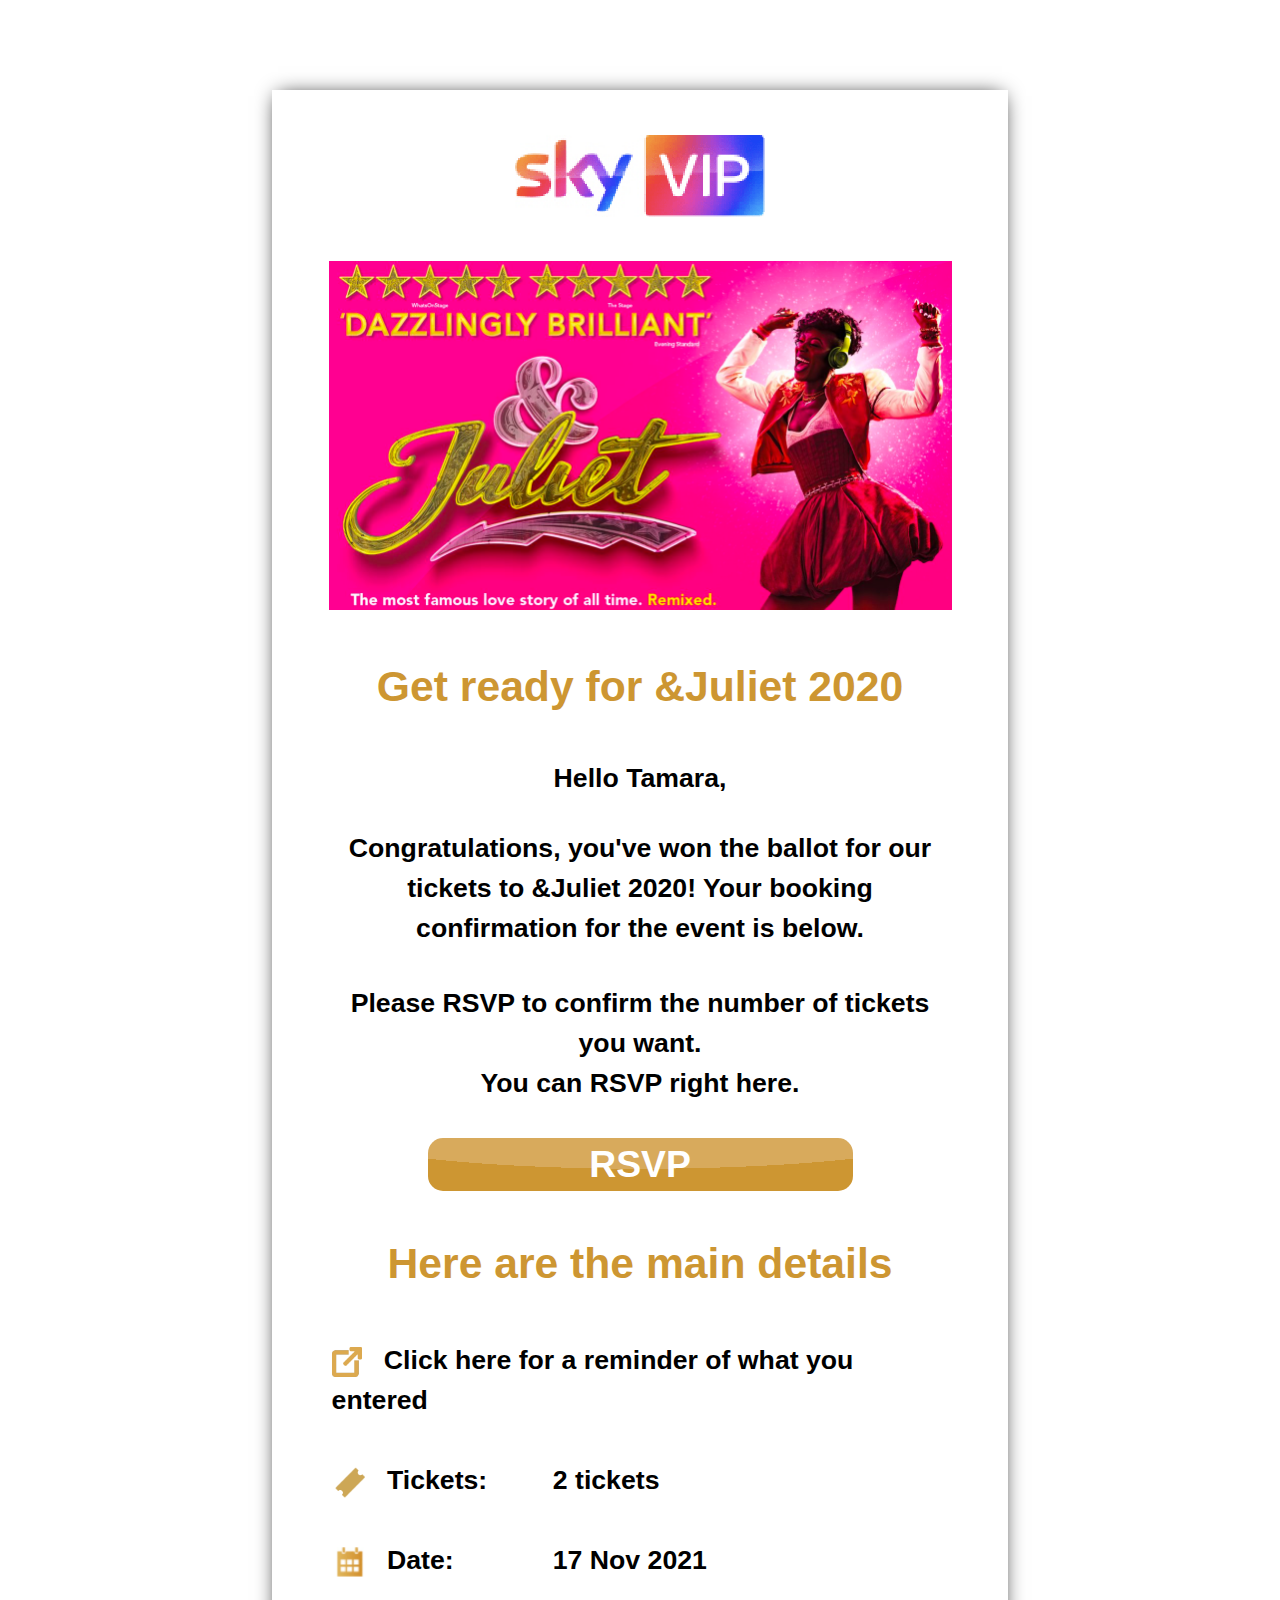
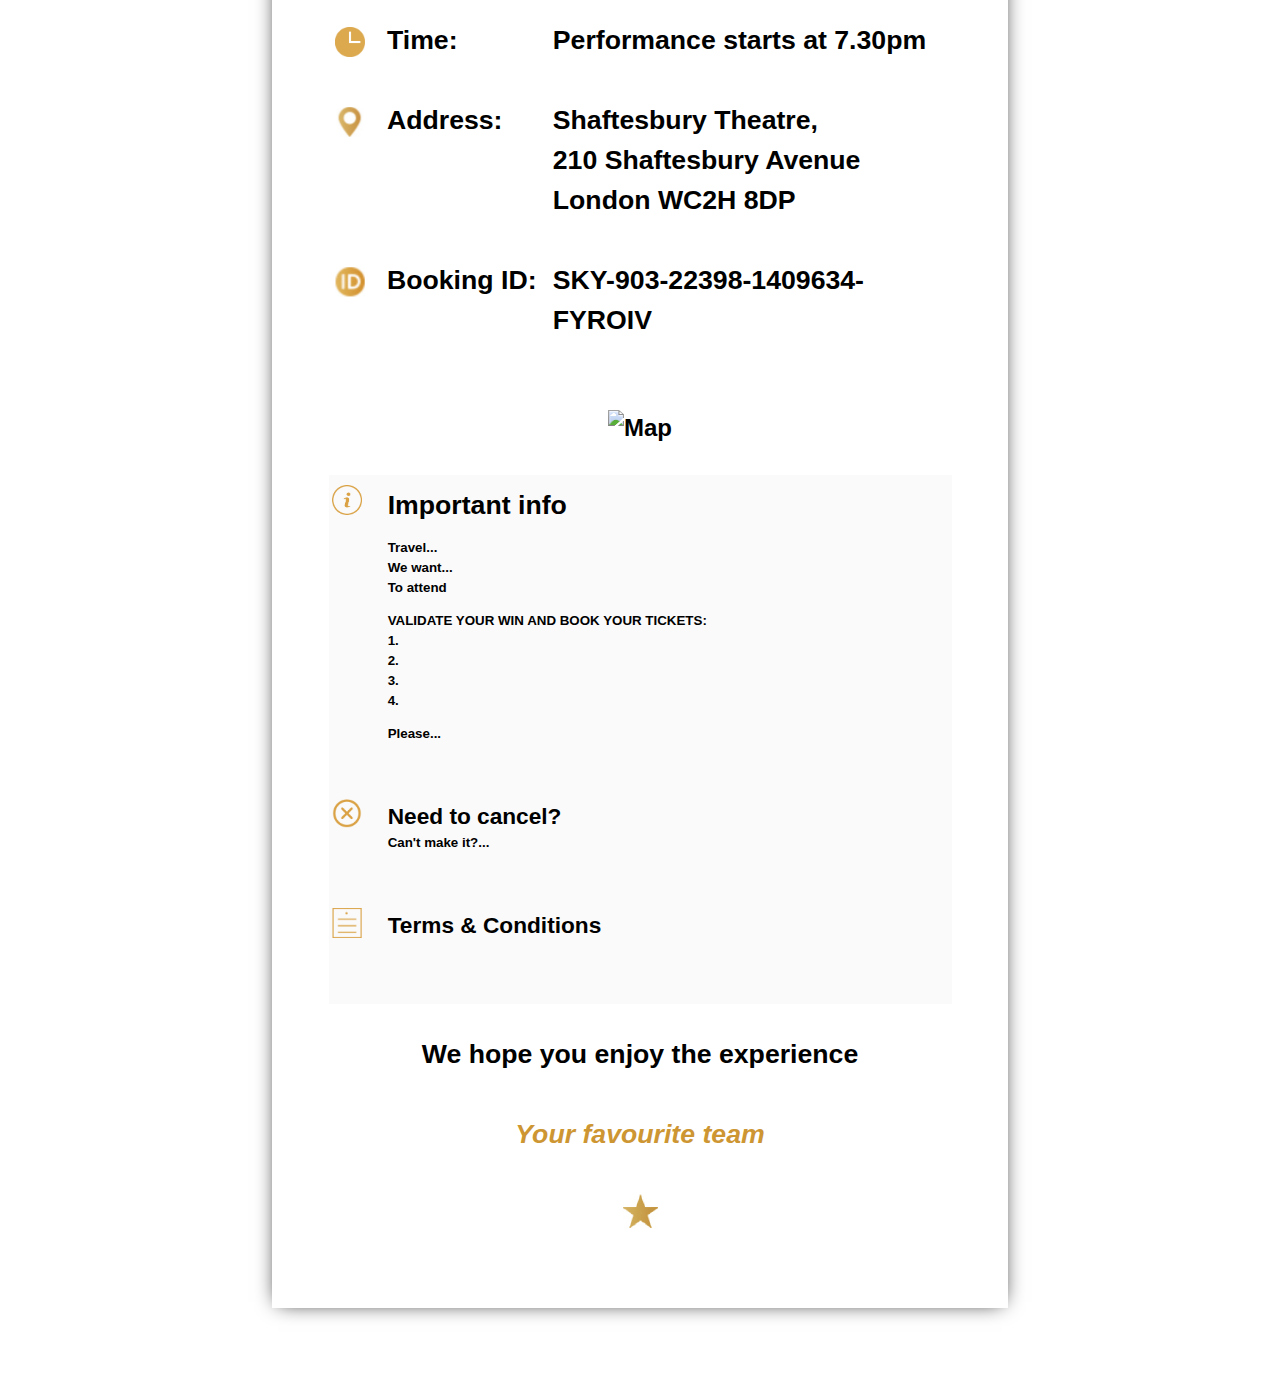
==== index.html @ 40a0a3f8 "Line height on Outlook and button" ====
<!DOCTYPE html>
<html lang="en" xmlns="https://www.w3.org/1999/xhtml" xmlns:o="urn:schemas-microsoft-com:office:office">

<head>
  <meta charset="UTF-8">
  <meta http-equiv="X-UA-Compatible" content="IE=edge">
  <meta name="viewport" content="width=device-width,initial-scale=1">
  <meta name="x-apple-disable-message-reformatting">
  <link href="https://db.onlinewebfonts.com/c/0073e3300330cceadd2ceaa220b38423?family=Sky+Text" rel="stylesheet" type="text/css" />
  <link href="https://db.onlinewebfonts.com/c/68dbc35fc557dc7becd7f56871c60ea2?family=Sky+Text+Medium" rel="stylesheet" type="text/css" />
  <!--[if !mso]><!-->
  <meta http-equiv="X-UA-Compatible" content="IE=edge" />
  <!--<![endif]-->
  <title></title>
  <!--[if mso]>
    <style type="text/css">
        table {border-collapse:collapse;border:0;border-spacing:0;margin:0;}
        div, td {padding:0;}
        div {margin:0 !important;}
	  </style>
    <noscript>
        <xml>
            <o:OfficeDocumentSettings>
                <o:PixelsPerInch>96</o:PixelsPerInch>
            </o:OfficeDocumentSettings>
        </xml>
    </noscript>
  <![endif]-->
  <style>
    @import url(https://db.onlinewebfonts.com/c/0073e3300330cceadd2ceaa220b38423?family=Sky+Text);
    @import url(https://db.onlinewebfonts.com/c/68dbc35fc557dc7becd7f56871c60ea2?family=Sky+Text+Medium);

    /* table,
    .outer,
    .inner {
      outline: 1px solid red !important;
    }

    .block,
    .sidebar {
      outline: 1px solid blue !important;
    }

    td {
      outline: 1px solid black !important;
    } */
  </style>
</head>

<body style="margin:0;padding:0;word-spacing:normal;background-color:#ffffff;">
  <div role="article" aria-roledescription="email" lang="en" style="-webkit-text-size-adjust:100%;-ms-text-size-adjust:100%;background-color:#ffffff;">
    <table role="presentation" style="width:100%;border:0;border-spacing:0;background-color:#ffffff;">
      <tr>
        <td align="center" style="padding: 0;">
          <!--[if mso]>
            <table role="presentation" align="center" style="width:735px;">
              <tr>
                <td style="padding:90px 0;">
          <![endif]-->
          <div class="outer" style="width:96%;max-width:736px;margin:90px auto;">
            <table role="presentation" style="width:100%;border:0;border-spacing:0;box-shadow: 0 0 20px -6px black;">
              <tr>
                <td align="center" style="text-align: center;padding: 0;">
                  <!--[if mso]>
                    <table role="presentation" align="center" style="width:735px;">
                      <tr>
                        <td style="padding:90px 0;">
                  <![endif]-->
                  <div class="inner" style="width:85%;max-width:623px;margin:45px auto;">
                    <table class="block" role="presentation" style="width:100%;border:0;border-spacing:0;">
                      <tr>
                        <td align="center" style="padding:0 0 34px 0;text-align: center;font-family:'Sky Text',Arial,sans-serif;font-weight:600;font-size:24px;line-height:1.5;">
                          <img src="images/logo.png" width="250" alt="" style="max-width:100%;height:auto;">
                        </td>
                      </tr>
                      <tr>
                        <td align="center" style="padding:0 0 34px 0;text-align: center;font-family:'Sky Text',Arial,sans-serif;font-weight:600;font-size:24px;line-height:1.5;">
                          <img src="images/header.png" width="623" alt="" style="width:100%;height:auto;">
                        </td>
                      </tr>
                      <tr>
                        <td align="center" style="padding:0 0 40px 0;text-align: center;">
                          <h1 style="margin:0;font-family:'Sky Text',Arial,sans-serif;font-weight:600;font-size:32pt;line-height:1.5;color: #cd9632;">Get ready for &Juliet 2020</h1>
                        </td>
                      </tr>
                      <tr>
                        <td align="center" style="padding:0 0 30px 0;text-align: center;">
                          <p style="margin:0;font-family:'Sky Text',Arial,sans-serif;font-weight:600;font-size:20pt;line-height:1.5;">Hello Tamara,</p>
                        </td>
                      </tr>
                      <tr>
                        <td align="center" style="padding:0 0 35px 0;text-align: center;">
                          <p style="margin:0;font-family:'Sky Text',Arial,sans-serif;font-weight:600;font-size:20pt;line-height:1.5;">Congratulations, you've won the ballot for our tickets to &Juliet 2020! Your booking confirmation for the event is below.</p>
                        </td>
                      </tr>
                      <tr>
                        <td align="center" style="padding:0 0 35px 0;text-align: center;">
                          <p style="margin:0;font-family:'Sky Text',Arial,sans-serif;font-weight:600;font-size:20pt;line-height:1.5;">Please RSVP to confirm the number of tickets you want.</p>
                          <p style="margin:0;font-family:'Sky Text',Arial,sans-serif;font-weight:600;font-size:20pt;line-height:1.5;">You can RSVP right here.</p>
                        </td>
                      </tr>
                      <tr>
                        <td align="center" style="padding:0 0 40px 0;text-align: center;">
                          <p style="margin:0;font-family:'Sky Text',Arial,sans-serif;font-weight:600;"><a href="#" style="background-image: radial-gradient(75% 75% at 50% -9px, #d8aa5c, #d8aa5c 100%, #cd9632 100%); border: none;  text-decoration: none; padding: 5px 0; width:70%; max-width: 425px; color: white; border-radius: 15px; display:inline-block;">

                              <span style="font-size: 28pt;">RSVP</span>

                            </a></p>
                        </td>
                      </tr>
                      <tr>
                        <td align="center" style="padding:0 0 45px 0;text-align: center;">
                          <p style="margin:0;font-family:'Sky Text',Arial,sans-serif;font-weight:600;font-size:32pt;line-height:1.5;color: #cd9632;">Here are the main details</p>
                        </td>
                      </tr>
                      <tr>
                        <td align="center" style="padding:0 0 0 0.5%;">
                          <p style="text-align:left;margin:0;font-family:'Sky Text',Arial,sans-serif;font-weight:600;font-size:20pt;line-height:1.5;"><a href="#" style="color:black;text-decoration:none;"><img src="images/link-icon.png" width="30" style="width:30px;height:auto;vertical-align: middle;" alt="" /> &nbsp;&nbsp;Click here for a reminder of what you entered</a></p>
                        </td>
                      </tr>
                    </table>
                    <div class="spacer" style="mso-line-height-rule:exactly;line-height:40px;height:40px;">&nbsp;</div>
                    <div class="sidebar" style="font-size:0;text-align:center;">
                      <!--[if mso]>
                        <table role="presentation" width="100%">
                          <tr>
                            <td style="width:35%;text-align:center;" valign="middle">
                      <![endif]-->
                      <div class="small" style="width:35%;display:inline-block;vertical-align:top;">
                        <div style="font-size:20pt;line-height:1.5;">
                          <p style="margin:0;font-family:'Sky Text',Arial,sans-serif;font-weight:600;font-size:20pt;line-height:1.5;text-align:left;"><img alt="" src="images/tickets-icon.png" width="30" style="vertical-align:middle;width:30px;height:auto;" /> &nbsp;&nbsp;Tickets:</p>
                        </div>
                      </div>
                      <!--[if mso]>
                            </td>
                            <td style="width:63%;text-align:center;" valign="middle">
                      <![endif]-->
                      <div class="large" style="width:63%;display:inline-block;vertical-align:top;">
                        <div style="font-size:20pt;line-height:1.5;">
                          <p style="margin:0;font-family:'Sky Text',Arial,sans-serif;font-weight:600;font-size:20pt;line-height:1.5;text-align:left;">2 tickets</p>
                        </div>
                      </div>
                      <!--[if mso]>
                            </td>
                          </tr>
                        </table>
                      <![endif]-->
                    </div>
                    <div class="spacer" style="mso-line-height-rule:exactly;line-height:40px;height:40px;">&nbsp;</div>
                    <div class="sidebar" style="font-size:0;text-align:center;">
                      <!--[if mso]>
                        <table role="presentation" width="100%">
                          <tr>
                            <td style="width:35%;text-align:center;" valign="middle">
                      <![endif]-->
                      <div class="small" style="width:35%;display:inline-block;vertical-align:top;">
                        <div style="font-size:20pt;line-height:1.5;">
                          <p style="margin:0;font-family:'Sky Text',Arial,sans-serif;font-weight:600;font-size:20pt;line-height:1.5;text-align:left;"><img src="images/date-icon.png" width="30" style="vertical-align:middle;width:30px;height:auto;" alt="" /> &nbsp;&nbsp;Date:</p>
                        </div>
                      </div>
                      <!--[if mso]>
                            </td>
                            <td style="width:63%;text-align:center;" valign="middle">
                      <![endif]-->
                      <div class="large" style="width:63%;display:inline-block;vertical-align:top;">
                        <div style="font-size:20pt;line-height:1.5;">
                          <p style="margin:0;font-family:'Sky Text',Arial,sans-serif;font-weight:600;font-size:20pt;line-height:1.5;text-align:left;">17 Nov 2021</p>
                        </div>
                      </div>
                      <!--[if mso]>
                            </td>
                          </tr>
                        </table>
                      <![endif]-->
                    </div>
                    <div class="spacer" style="mso-line-height-rule:exactly;line-height:40px;height:40px;">&nbsp;</div>
                    <div class="sidebar" style="font-size:0;text-align:center;">
                      <!--[if mso]>
                        <table role="presentation" width="100%">
                          <tr>
                            <td style="width:35%;text-align:center;" valign="middle">
                      <![endif]-->
                      <div class="small" style="width:35%;display:inline-block;vertical-align:top;">
                        <div style="font-size:20pt;line-height:1.5;">
                          <p style="margin:0;font-family:'Sky Text',Arial,sans-serif;font-weight:600;font-size:20pt;line-height:1.5;text-align:left;"><img src="images/time-icon.png" width="30" style="vertical-align:middle;width:30px;height:auto;" alt="" /> &nbsp;&nbsp;Time:</p>
                        </div>
                      </div>
                      <!--[if mso]>
                            </td>
                            <td style="width:63%;text-align:center;" valign="middle">
                      <![endif]-->
                      <div class="large" style="width:63%;display:inline-block;vertical-align:top;">
                        <div style="font-size:20pt;line-height:1.5;">
                          <p style="margin:0;font-family:'Sky Text',Arial,sans-serif;font-weight:600;font-size:20pt;line-height:1.5;text-align:left;"> Performance starts at 7.30pm</p>
                        </div>
                      </div>
                      <!--[if mso]>
                            </td>
                          </tr>
                        </table>
                      <![endif]-->
                    </div>
                    <div class="spacer" style="mso-line-height-rule:exactly;line-height:40px;height:40px;">&nbsp;</div>
                    <div class="sidebar" style="font-size:0;text-align:center;">
                      <!--[if mso]>
                        <table role="presentation" width="100%">
                          <tr>
                            <td style="width:35%;text-align:center;" valign="middle">
                      <![endif]-->
                      <div class="small" style="width:35%;display:inline-block;vertical-align:top;">
                        <div style="font-size:20pt;line-height:1.5;">
                          <p style="margin:0;font-family:'Sky Text',Arial,sans-serif;font-weight:600;font-size:20pt;line-height:1.5;text-align:left;"><img src="images/address-icon.png" width="30" style="vertical-align:middle;width:30px;height:auto;" alt="" /> &nbsp;&nbsp;Address:</p>
                        </div>
                      </div>
                      <!--[if mso]>
                            </td>
                            <td style="width:63%;text-align:center;" valign="middle">
                      <![endif]-->
                      <div class="large" style="width:63%;display:inline-block;vertical-align:top;">
                        <div style="font-size:20pt;line-height:1.5;">
                          <p style="margin:0;font-family:'Sky Text',Arial,sans-serif;font-weight:600;font-size:20pt;line-height:1.5;text-align:left;">Shaftesbury Theatre,</p>
                          <p style="margin:0;font-family:'Sky Text',Arial,sans-serif;font-weight:600;font-size:20pt;line-height:1.5;text-align:left;">210 Shaftesbury Avenue</p>
                          <p style="margin:0;font-family:'Sky Text',Arial,sans-serif;font-weight:600;font-size:20pt;line-height:1.5;text-align:left;">London WC2H 8DP</p>
                        </div>
                      </div>
                      <!--[if mso]>
                            </td>
                          </tr>
                        </table>
                      <![endif]-->
                    </div>
                    <div class="spacer" style="mso-line-height-rule:exactly;line-height:40px;height:40px;">&nbsp;</div>
                    <div class="sidebar" style="font-size:0;text-align:center;">
                      <!--[if mso]>
                        <table role="presentation" width="100%">
                          <tr>
                            <td style="width:35%;text-align:center;" valign="middle">
                      <![endif]-->
                      <div class="small" style="width:35%;display:inline-block;vertical-align:top;">
                        <div style="font-size:20pt;line-height:1.5;">
                          <p style="margin:0;font-family:'Sky Text',Arial,sans-serif;font-weight:600;font-size:20pt;line-height:1.5;text-align:left;"><img src="images/id-icon.png" width="30" style="vertical-align:middle;width:30px;height:auto;" alt="" /> &nbsp;&nbsp;Booking ID:</p>
                        </div>
                      </div>
                      <!--[if mso]>
                            </td>
                            <td style="width:63%;text-align:center;" valign="middle">
                      <![endif]-->
                      <div class="large" style="width:63%;display:inline-block;vertical-align:top;">
                        <div style="font-size:20pt;line-height:1.5;">
                          <p style="margin:0;font-family:'Sky Text',Arial,sans-serif;font-weight:600;font-size:20pt;line-height:1.5;text-align:left;">SKY-903-22398-1409634-FYROIV</p>
                        </div>
                      </div>
                      <!--[if mso]>
                            </td>
                          </tr>
                        </table>
                      <![endif]-->
                    </div>
                    <div class="spacer" style="mso-line-height-rule:exactly;line-height:70px;height:70px;">&nbsp;</div>
                    <table class="block" role="presentation" style="width:100%;border:0;border-spacing:0;">
                      <tr>
                        <td align="center" style="padding:0;text-align: center;font-family:'Sky Text',Arial,sans-serif;font-weight:600;font-size:24px;line-height:1.5;">
                          <img width="620" style="width:100%;height:auto;" src="https://maps.googleapis.com/maps/api/staticmap?center=51.5162,-0.1429&zoom=13&scale=1&size=623x260&maptype=roadmap&key=AIzaSyD9QwREON8hlzJLKQr2hB0dBemVLkYMBWk&format=png&visual_refresh=true&markers=size:mid%7Ccolor:0xff0000%7Clabel:%7C51.5162,-0.1429" alt="Map">
                        </td>
                      </tr>
                    </table>
                    <div class="spacer" style="mso-line-height-rule:exactly;line-height:29px;height:29px;">&nbsp;</div>
                    <table class="block" role="presentation" style="width:100%;border:0;border-spacing:0;">
                      <tr>
                        <td align="center" style="padding:0;text-align: center;background-color:#fafafa">
                          <div class="spacer" style="mso-line-height-rule:exactly;line-height:10px;height:10px;">&nbsp;</div>
                          <div class="sidebar" style="font-size:0;text-align:center;">
                            <!--[if mso]>
                              <table role="presentation" width="100%">
                                <tr>
                                  <td style="width:9%;text-align:center;" valign="middle">
                            <![endif]-->
                            <div class="small" style="width:9%;display:inline-block;vertical-align:top;">
                              <p style="margin:0;font-family:'Sky Text',Arial,sans-serif;font-weight:600;font-size:20pt;line-height:1.5;text-align:left;"><img src="images/info-icon.png" width="30" style="width:30px;height:auto;" /></p>
                            </div>
                            <!--[if mso]>
                                  </td>
                                  <td style="width:90%;text-align:center;" valign="middle">
                            <![endif]-->
                            <div class="large" style="width:90%;display:inline-block;vertical-align:top;">
                              <div style="line-height:1.5;font-family:'Sky Text',Arial,sans-serif;font-weight:600;">
                                <h2 style="margin:0 0 13px 0;text-align:left;font-size:20pt;">Important info</h2>
                                <p style="margin:0;text-align:left;font-size:10pt;">Travel...</p>
                                <p style="margin:0;text-align:left;font-size:10pt;">We want...</p>
                                <p style="margin:0 0 13px 0;text-align:left;font-size:10pt;">To attend</p>
                                <p style="margin:0;text-align:left;font-size:10pt;">VALIDATE YOUR WIN AND BOOK YOUR TICKETS:</p>
                                <p style="margin:0;text-align:left;font-size:10pt;">1.</p>
                                <p style="margin:0;text-align:left;font-size:10pt;">2.</p>
                                <p style="margin:0;text-align:left;font-size:10pt;">3.</p>
                                <p style="margin:0 0 13px 0;text-align:left;font-size:10pt;">4.</p>
                                <p style="margin:0;text-align:left;font-size:10pt;">Please...</p>
                              </div>
                            </div>
                            <!--[if mso]>
                                  </td>
                                </tr>
                              </table>
                            <![endif]-->
                          </div>
                          <div class="spacer" style="mso-line-height-rule:exactly;line-height:55px;height:55px;">&nbsp;</div>
                          <div class="sidebar" style="font-size:0;text-align:center;">
                            <!--[if mso]>
                              <table role="presentation" width="100%">
                                <tr>
                                  <td style="width:9%;text-align:center;" valign="middle">
                            <![endif]-->
                            <div class="small" style="width:9%;display:inline-block;vertical-align:top;">
                              <div style="font-size:20pt;line-height:1.5;">
                                <p style="margin:0;font-family:'Sky Text',Arial,sans-serif;font-weight:600;font-size:20pt;line-height:1.5;text-align:left;"><img src="images/cancel-icon.png" width="30" style="width:30px;height:auto;" /></p>
                              </div>
                            </div>
                            <!--[if mso]>
                                  </td>
                                  <td style="width:90%;text-align:center;" valign="middle">
                            <![endif]-->
                            <div class="large" style="width:90%;display:inline-block;vertical-align:top;">
                              <div style="font-size:20pt;line-height:1.5;">
                                <h3 style="margin:0;font-family:'Sky Text',Arial,sans-serif;font-weight:600;font-size:17pt;line-height:1.5;text-align:left;">Need to cancel?</h3>
                                <p style="margin:0;font-family:'Sky Text',Arial,sans-serif;font-weight:600;font-size:10pt;line-height:1.5;text-align:left;">Can't make it?...</p>
                              </div>
                            </div>
                            <!--[if mso]>
                                  </td>
                                </tr>
                              </table>
                            <![endif]-->
                          </div>
                          <div class="spacer" style="mso-line-height-rule:exactly;line-height:55px;height:55px;">&nbsp;</div>
                          <div class="sidebar" style="font-size:0;text-align:center;">
                            <!--[if mso]>
                              <table role="presentation" width="100%">
                                <tr>
                                  <td style="width:9%;text-align:center;" valign="middle">
                            <![endif]-->
                            <div class="small" style="width:9%;display:inline-block;vertical-align:top;">
                              <div style="font-size:20pt;line-height:1.5;">
                                <p style="margin:0;font-family:'Sky Text',Arial,sans-serif;font-weight:600;font-size:20pt;line-height:1.5;text-align:left;"><img src="images/terms-icon.png" width="30" style="width:30px;height:auto;" /></p>
                              </div>
                            </div>
                            <!--[if mso]>
                                  </td>
                                  <td style="width:90%;text-align:center;" valign="middle">
                            <![endif]-->
                            <div class="large" style="width:90%;display:inline-block;vertical-align:top;">
                              <div style="font-size:20pt;line-height:1.5;">
                                <h3 style="margin:0;font-family:'Sky Text',Arial,sans-serif;font-weight:600;font-size:17pt;line-height:1.5;text-align:left;">Terms & Conditions</h3>
                              </div>
                            </div>
                            <!--[if mso]>
                                  </td>
                                </tr>
                              </table>
                            <![endif]-->
                          </div>
                          <div class="spacer" style="mso-line-height-rule:exactly;line-height:55px;height:55px;">&nbsp;</div>
                        </td>
                      </tr>
                    </table>
                    <table class="block" role="presentation" style="width:100%;border:0;border-spacing:0;">
                      <tr>
                        <td style="padding:30px;">
                          <p style="margin:0 0 40px 0;font-family:'Sky Text',Arial,sans-serif;font-weight:600;font-size:20pt;line-height:1.5;text-align:center;">We hope you enjoy the experience</p>
                          <p style="margin:0 0 40px 0;font-family:'Sky Text',Arial,sans-serif;font-weight:600;font-size:20pt;line-height:1.5;text-align:center;color: #cd9632;font-style: italic;">Your favourite team</p>
                          <img src="images/star-icon.png" width="35" style="width:35px;height:auto;">
                        </td>
                      </tr>
                    </table>
                  </div>
                  <!--[if mso]>
                        </td>
                      </tr>
                    </table>
                  <![endif]-->
                </td>
              </tr>
            </table>
          </div>
          <!--[if mso]>
                </td>
              </tr>
            </table>
          <![endif]-->
        </td>
      </tr>
    </table>
  </div>
</body>

</html>
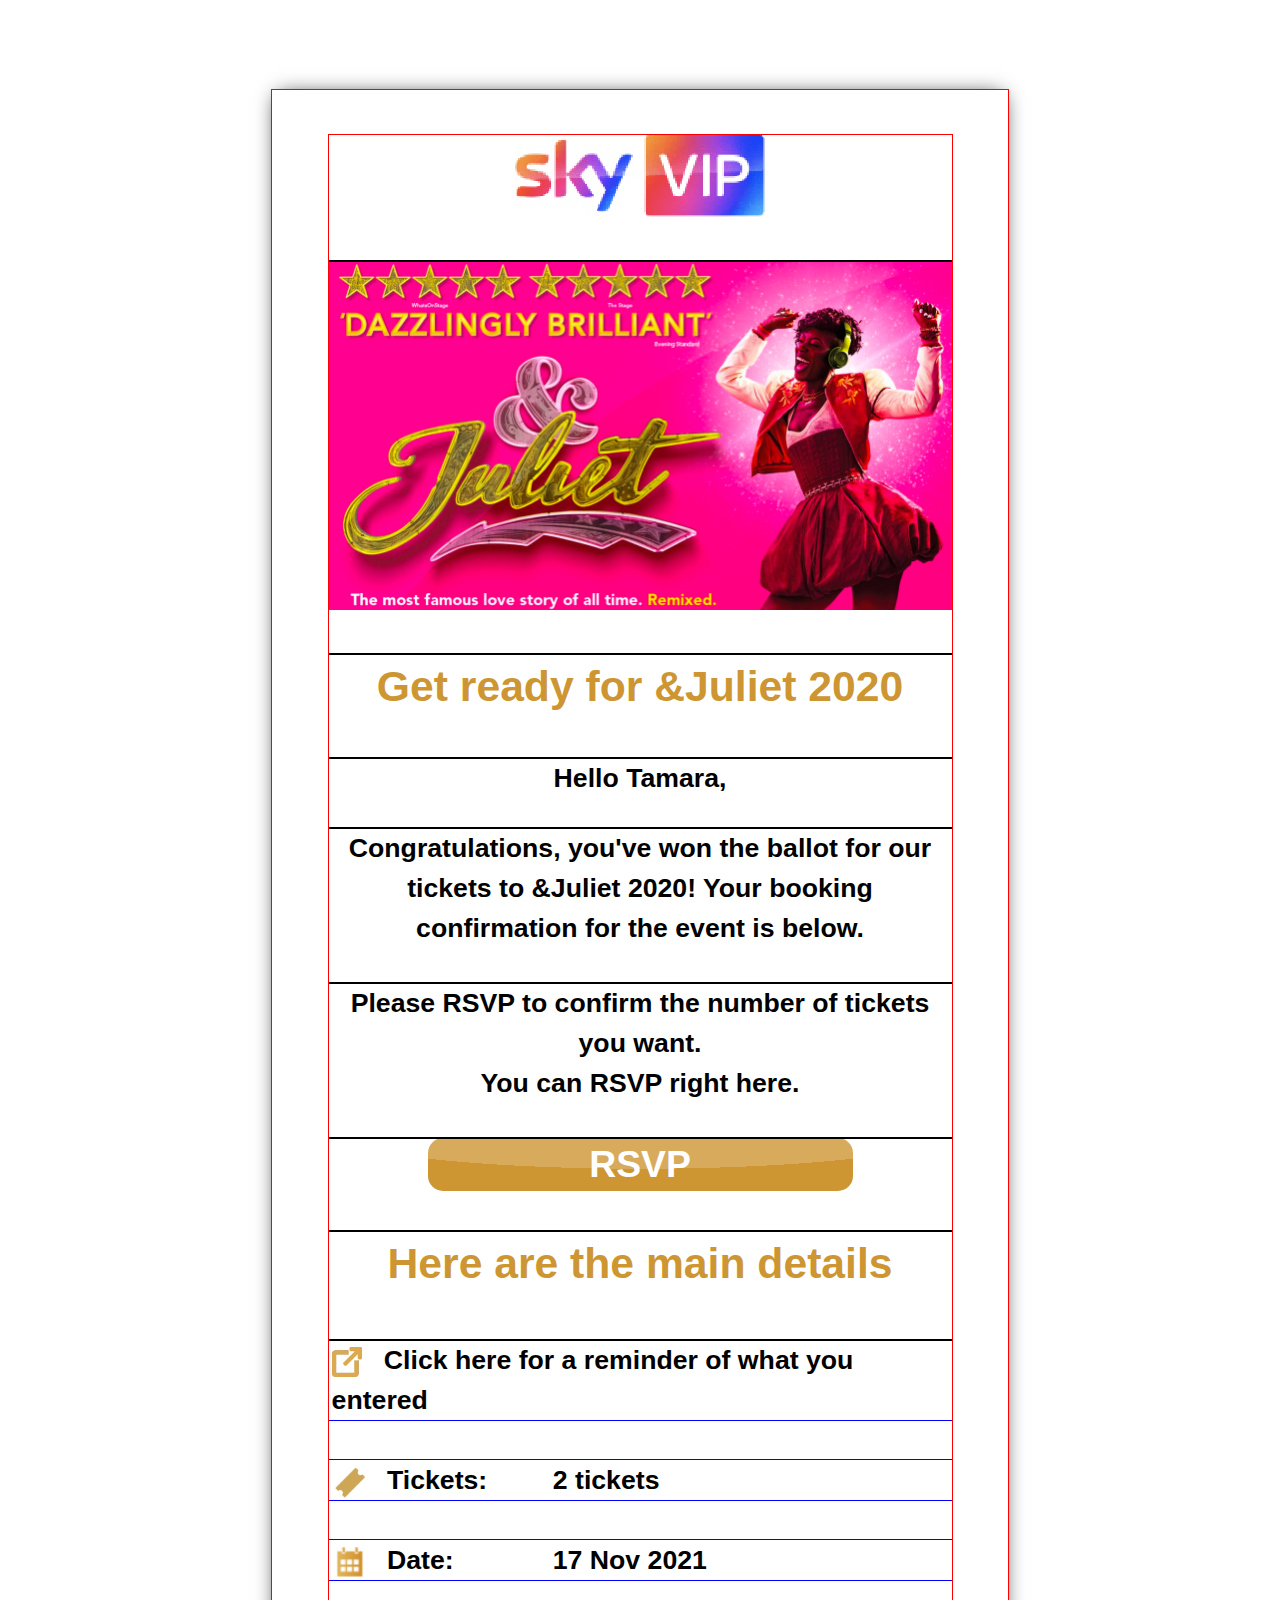
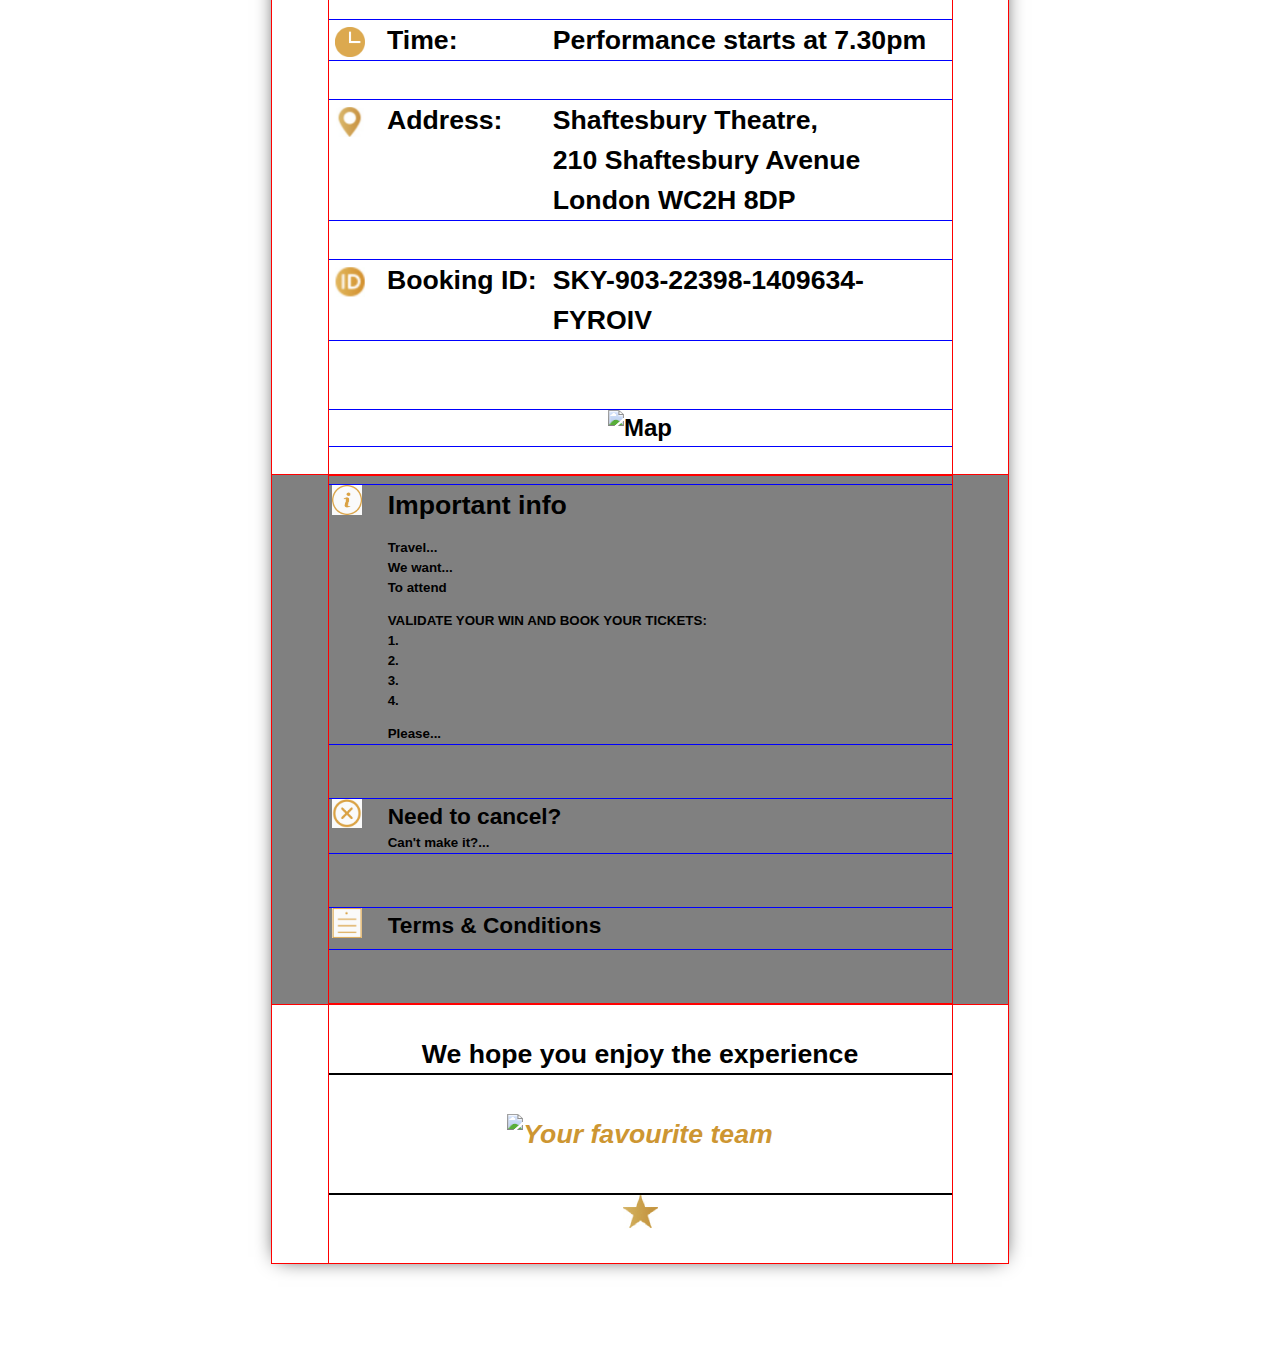
==== commit 722ad4a9: "Fix darker block" ====
--- a/index.html
+++ b/index.html
@@ -30,7 +30,7 @@
     @import url(https://db.onlinewebfonts.com/c/0073e3300330cceadd2ceaa220b38423?family=Sky+Text);
     @import url(https://db.onlinewebfonts.com/c/68dbc35fc557dc7becd7f56871c60ea2?family=Sky+Text+Medium);
 
-    /* table,
+    table,
     .outer,
     .inner {
       outline: 1px solid red !important;
@@ -43,7 +43,7 @@
 
     td {
       outline: 1px solid black !important;
-    } */
+    }
   </style>
 </head>
 
@@ -62,11 +62,11 @@
               <tr>
                 <td align="center" style="text-align: center;padding: 0;">
                   <!--[if mso]>
-                    <table role="presentation" align="center" style="width:735px;">
-                      <tr>
-                        <td style="padding:90px 0;">
+                    <table role="presentation" align="center" style="width:623px;">
+                      <tr>
+                        <td style="padding:45px 0 0 0;">
                   <![endif]-->
-                  <div class="inner" style="width:85%;max-width:623px;margin:45px auto;">
+                  <div class="inner" style="width:85%;max-width:623px;margin:45px auto 0 auto;">
                     <table class="block" role="presentation" style="width:100%;border:0;border-spacing:0;">
                       <tr>
                         <td align="center" style="padding:0 0 34px 0;text-align: center;font-family:'Sky Text',Arial,sans-serif;font-weight:600;font-size:24px;line-height:1.5;">
@@ -124,7 +124,7 @@
                       <!--[if mso]>
                         <table role="presentation" width="100%">
                           <tr>
-                            <td style="width:35%;text-align:center;" valign="middle">
+                            <td style="width:35%;text-align:center;" valign="top">
                       <![endif]-->
                       <div class="small" style="width:35%;display:inline-block;vertical-align:top;">
                         <div style="font-size:20pt;line-height:1.5;">
@@ -133,7 +133,7 @@
                       </div>
                       <!--[if mso]>
                             </td>
-                            <td style="width:63%;text-align:center;" valign="middle">
+                            <td style="width:63%;text-align:center;" valign="top">
                       <![endif]-->
                       <div class="large" style="width:63%;display:inline-block;vertical-align:top;">
                         <div style="font-size:20pt;line-height:1.5;">
@@ -151,7 +151,7 @@
                       <!--[if mso]>
                         <table role="presentation" width="100%">
                           <tr>
-                            <td style="width:35%;text-align:center;" valign="middle">
+                            <td style="width:35%;text-align:center;" valign="top">
                       <![endif]-->
                       <div class="small" style="width:35%;display:inline-block;vertical-align:top;">
                         <div style="font-size:20pt;line-height:1.5;">
@@ -160,7 +160,7 @@
                       </div>
                       <!--[if mso]>
                             </td>
-                            <td style="width:63%;text-align:center;" valign="middle">
+                            <td style="width:63%;text-align:center;" valign="top">
                       <![endif]-->
                       <div class="large" style="width:63%;display:inline-block;vertical-align:top;">
                         <div style="font-size:20pt;line-height:1.5;">
@@ -178,7 +178,7 @@
                       <!--[if mso]>
                         <table role="presentation" width="100%">
                           <tr>
-                            <td style="width:35%;text-align:center;" valign="middle">
+                            <td style="width:35%;text-align:center;" valign="top">
                       <![endif]-->
                       <div class="small" style="width:35%;display:inline-block;vertical-align:top;">
                         <div style="font-size:20pt;line-height:1.5;">
@@ -187,7 +187,7 @@
                       </div>
                       <!--[if mso]>
                             </td>
-                            <td style="width:63%;text-align:center;" valign="middle">
+                            <td style="width:63%;text-align:center;" valign="top">
                       <![endif]-->
                       <div class="large" style="width:63%;display:inline-block;vertical-align:top;">
                         <div style="font-size:20pt;line-height:1.5;">
@@ -205,7 +205,7 @@
                       <!--[if mso]>
                         <table role="presentation" width="100%">
                           <tr>
-                            <td style="width:35%;text-align:center;" valign="middle">
+                            <td style="width:35%;text-align:center;" valign="top">
                       <![endif]-->
                       <div class="small" style="width:35%;display:inline-block;vertical-align:top;">
                         <div style="font-size:20pt;line-height:1.5;">
@@ -214,7 +214,7 @@
                       </div>
                       <!--[if mso]>
                             </td>
-                            <td style="width:63%;text-align:center;" valign="middle">
+                            <td style="width:63%;text-align:center;" valign="top">
                       <![endif]-->
                       <div class="large" style="width:63%;display:inline-block;vertical-align:top;">
                         <div style="font-size:20pt;line-height:1.5;">
@@ -234,7 +234,7 @@
                       <!--[if mso]>
                         <table role="presentation" width="100%">
                           <tr>
-                            <td style="width:35%;text-align:center;" valign="middle">
+                            <td style="width:35%;text-align:center;" valign="top">
                       <![endif]-->
                       <div class="small" style="width:35%;display:inline-block;vertical-align:top;">
                         <div style="font-size:20pt;line-height:1.5;">
@@ -243,7 +243,7 @@
                       </div>
                       <!--[if mso]>
                             </td>
-                            <td style="width:63%;text-align:center;" valign="middle">
+                            <td style="width:63%;text-align:center;" valign="top">
                       <![endif]-->
                       <div class="large" style="width:63%;display:inline-block;vertical-align:top;">
                         <div style="font-size:20pt;line-height:1.5;">
@@ -260,112 +260,152 @@
                     <table class="block" role="presentation" style="width:100%;border:0;border-spacing:0;">
                       <tr>
                         <td align="center" style="padding:0;text-align: center;font-family:'Sky Text',Arial,sans-serif;font-weight:600;font-size:24px;line-height:1.5;">
-                          <img width="620" style="width:100%;height:auto;" src="https://maps.googleapis.com/maps/api/staticmap?center=51.5162,-0.1429&zoom=13&scale=1&size=623x260&maptype=roadmap&key=AIzaSyD9QwREON8hlzJLKQr2hB0dBemVLkYMBWk&format=png&visual_refresh=true&markers=size:mid%7Ccolor:0xff0000%7Clabel:%7C51.5162,-0.1429" alt="Map">
+                          <img width="623" style="width:100%;height:auto;" src="https://maps.googleapis.com/maps/api/staticmap?center=51.5162,-0.1429&zoom=13&scale=1&size=623x260&maptype=roadmap&key=AIzaSyD9QwREON8hlzJLKQr2hB0dBemVLkYMBWk&format=png&visual_refresh=true&markers=size:mid%7Ccolor:0xff0000%7Clabel:%7C51.5162,-0.1429" alt="Map">
                         </td>
                       </tr>
                     </table>
                     <div class="spacer" style="mso-line-height-rule:exactly;line-height:29px;height:29px;">&nbsp;</div>
+                  </div>
+                  <!--[if mso]>
+                        </td>
+                      </tr>
+                    </table>
+                  <![endif]-->
+                  <table class="wrapper" role="presentation" style="width:100%;border:0;border-spacing:0;">
+                    <tr>
+                      <td align="center" style="padding: 0;background-color:gray">
+                        <!--[if mso]>
+                          <table role="presentation" align="center" style="width:623px;">
+                            <tr>
+                              <td style="padding:0;">
+                        <![endif]-->
+                        <div class="inner" style="width:85%;max-width:623px;">
+                          <table class="block" role="presentation" style="width:100%;border:0;border-spacing:0;">
+                            <tr>
+                              <td align="center" style="padding:0;text-align: center;">
+                                <div class="spacer" style="mso-line-height-rule:exactly;line-height:10px;height:10px;">&nbsp;</div>
+                                <div class="sidebar" style="font-size:0;text-align:center;">
+                                  <!--[if mso]>
+                                  <table role="presentation" width="100%">
+                                    <tr>
+                                      <td style="width:9%;text-align:center;" valign="top">
+                                <![endif]-->
+                                  <div class="small" style="width:9%;display:inline-block;vertical-align:top;">
+                                    <p style="margin:0;font-family:'Sky Text',Arial,sans-serif;font-weight:600;font-size:20pt;line-height:1.5;text-align:left;"><img src="images/info-icon.png" width="30" style="width:30px;height:auto;" /></p>
+                                  </div>
+                                  <!--[if mso]>
+                                      </td>
+                                      <td style="width:90%;text-align:center;" valign="top">
+                                <![endif]-->
+                                  <div class="large" style="width:90%;display:inline-block;vertical-align:top;">
+                                    <div style="line-height:1.5;font-family:'Sky Text',Arial,sans-serif;font-weight:600;">
+                                      <h2 style="margin:0 0 13px 0;text-align:left;font-size:20pt;">Important info</h2>
+                                      <p style="margin:0;text-align:left;font-size:10pt;">Travel...</p>
+                                      <p style="margin:0;text-align:left;font-size:10pt;">We want...</p>
+                                      <p style="margin:0 0 13px 0;text-align:left;font-size:10pt;">To attend</p>
+                                      <p style="margin:0;text-align:left;font-size:10pt;">VALIDATE YOUR WIN AND BOOK YOUR TICKETS:</p>
+                                      <p style="margin:0;text-align:left;font-size:10pt;">1.</p>
+                                      <p style="margin:0;text-align:left;font-size:10pt;">2.</p>
+                                      <p style="margin:0;text-align:left;font-size:10pt;">3.</p>
+                                      <p style="margin:0 0 13px 0;text-align:left;font-size:10pt;">4.</p>
+                                      <p style="margin:0;text-align:left;font-size:10pt;">Please...</p>
+                                    </div>
+                                  </div>
+                                  <!--[if mso]>
+                                      </td>
+                                    </tr>
+                                  </table>
+                                <![endif]-->
+                                </div>
+                                <div class="spacer" style="mso-line-height-rule:exactly;line-height:55px;height:55px;">&nbsp;</div>
+                                <div class="sidebar" style="font-size:0;text-align:center;">
+                                  <!--[if mso]>
+                                  <table role="presentation" width="100%">
+                                    <tr>
+                                      <td style="width:9%;text-align:center;" valign="top">
+                                <![endif]-->
+                                  <div class="small" style="width:9%;display:inline-block;vertical-align:top;">
+                                    <div style="font-size:20pt;line-height:1.5;">
+                                      <p style="margin:0;font-family:'Sky Text',Arial,sans-serif;font-weight:600;font-size:20pt;line-height:1.5;text-align:left;"><img src="images/cancel-icon.png" width="30" style="width:30px;height:auto;" /></p>
+                                    </div>
+                                  </div>
+                                  <!--[if mso]>
+                                      </td>
+                                      <td style="width:90%;text-align:center;" valign="top">
+                                <![endif]-->
+                                  <div class="large" style="width:90%;display:inline-block;vertical-align:top;">
+                                    <div style="font-size:20pt;line-height:1.5;">
+                                      <h3 style="margin:0;font-family:'Sky Text',Arial,sans-serif;font-weight:600;font-size:17pt;line-height:1.5;text-align:left;">Need to cancel?</h3>
+                                      <p style="margin:0;font-family:'Sky Text',Arial,sans-serif;font-weight:600;font-size:10pt;line-height:1.5;text-align:left;">Can't make it?...</p>
+                                    </div>
+                                  </div>
+                                  <!--[if mso]>
+                                      </td>
+                                    </tr>
+                                  </table>
+                                <![endif]-->
+                                </div>
+                                <div class="spacer" style="mso-line-height-rule:exactly;line-height:55px;height:55px;">&nbsp;</div>
+                                <div class="sidebar" style="font-size:0;text-align:center;">
+                                  <!--[if mso]>
+                                  <table role="presentation" width="100%">
+                                    <tr>
+                                      <td style="width:9%;text-align:center;" valign="top">
+                                <![endif]-->
+                                  <div class="small" style="width:9%;display:inline-block;vertical-align:top;">
+                                    <div style="font-size:20pt;line-height:1.5;">
+                                      <p style="margin:0;font-family:'Sky Text',Arial,sans-serif;font-weight:600;font-size:20pt;line-height:1.5;text-align:left;"><img src="images/terms-icon.png" width="30" style="width:30px;height:auto;" /></p>
+                                    </div>
+                                  </div>
+                                  <!--[if mso]>
+                                      </td>
+                                      <td style="width:90%;text-align:center;" valign="top">
+                                <![endif]-->
+                                  <div class="large" style="width:90%;display:inline-block;vertical-align:top;">
+                                    <div style="font-size:20pt;line-height:1.5;">
+                                      <h3 style="margin:0;font-family:'Sky Text',Arial,sans-serif;font-weight:600;font-size:17pt;line-height:1.5;text-align:left;">Terms & Conditions</h3>
+                                    </div>
+                                  </div>
+                                  <!--[if mso]>
+                                      </td>
+                                    </tr>
+                                  </table>
+                                <![endif]-->
+                                </div>
+                                <div class="spacer" style="mso-line-height-rule:exactly;line-height:55px;height:55px;">&nbsp;</div>
+                              </td>
+                            </tr>
+                          </table>
+                        </div>
+                        <!--[if mso]>
+                              </td>
+                            </tr>
+                          </table>
+                        <![endif]-->
+                      </td>
+                    </tr>
+                  </table>
+                  <!--[if mso]>
+                    <table role="presentation" align="center" style="width:623px;">
+                      <tr>
+                        <td style="padding:0;">
+                  <![endif]-->
+                  <div class="inner" style="width:85%;max-width:623px; margin: auto">
                     <table class="block" role="presentation" style="width:100%;border:0;border-spacing:0;">
                       <tr>
-                        <td align="center" style="padding:0;text-align: center;background-color:#fafafa">
-                          <div class="spacer" style="mso-line-height-rule:exactly;line-height:10px;height:10px;">&nbsp;</div>
-                          <div class="sidebar" style="font-size:0;text-align:center;">
-                            <!--[if mso]>
-                              <table role="presentation" width="100%">
-                                <tr>
-                                  <td style="width:9%;text-align:center;" valign="middle">
-                            <![endif]-->
-                            <div class="small" style="width:9%;display:inline-block;vertical-align:top;">
-                              <p style="margin:0;font-family:'Sky Text',Arial,sans-serif;font-weight:600;font-size:20pt;line-height:1.5;text-align:left;"><img src="images/info-icon.png" width="30" style="width:30px;height:auto;" /></p>
-                            </div>
-                            <!--[if mso]>
-                                  </td>
-                                  <td style="width:90%;text-align:center;" valign="middle">
-                            <![endif]-->
-                            <div class="large" style="width:90%;display:inline-block;vertical-align:top;">
-                              <div style="line-height:1.5;font-family:'Sky Text',Arial,sans-serif;font-weight:600;">
-                                <h2 style="margin:0 0 13px 0;text-align:left;font-size:20pt;">Important info</h2>
-                                <p style="margin:0;text-align:left;font-size:10pt;">Travel...</p>
-                                <p style="margin:0;text-align:left;font-size:10pt;">We want...</p>
-                                <p style="margin:0 0 13px 0;text-align:left;font-size:10pt;">To attend</p>
-                                <p style="margin:0;text-align:left;font-size:10pt;">VALIDATE YOUR WIN AND BOOK YOUR TICKETS:</p>
-                                <p style="margin:0;text-align:left;font-size:10pt;">1.</p>
-                                <p style="margin:0;text-align:left;font-size:10pt;">2.</p>
-                                <p style="margin:0;text-align:left;font-size:10pt;">3.</p>
-                                <p style="margin:0 0 13px 0;text-align:left;font-size:10pt;">4.</p>
-                                <p style="margin:0;text-align:left;font-size:10pt;">Please...</p>
-                              </div>
-                            </div>
-                            <!--[if mso]>
-                                  </td>
-                                </tr>
-                              </table>
-                            <![endif]-->
-                          </div>
-                          <div class="spacer" style="mso-line-height-rule:exactly;line-height:55px;height:55px;">&nbsp;</div>
-                          <div class="sidebar" style="font-size:0;text-align:center;">
-                            <!--[if mso]>
-                              <table role="presentation" width="100%">
-                                <tr>
-                                  <td style="width:9%;text-align:center;" valign="middle">
-                            <![endif]-->
-                            <div class="small" style="width:9%;display:inline-block;vertical-align:top;">
-                              <div style="font-size:20pt;line-height:1.5;">
-                                <p style="margin:0;font-family:'Sky Text',Arial,sans-serif;font-weight:600;font-size:20pt;line-height:1.5;text-align:left;"><img src="images/cancel-icon.png" width="30" style="width:30px;height:auto;" /></p>
-                              </div>
-                            </div>
-                            <!--[if mso]>
-                                  </td>
-                                  <td style="width:90%;text-align:center;" valign="middle">
-                            <![endif]-->
-                            <div class="large" style="width:90%;display:inline-block;vertical-align:top;">
-                              <div style="font-size:20pt;line-height:1.5;">
-                                <h3 style="margin:0;font-family:'Sky Text',Arial,sans-serif;font-weight:600;font-size:17pt;line-height:1.5;text-align:left;">Need to cancel?</h3>
-                                <p style="margin:0;font-family:'Sky Text',Arial,sans-serif;font-weight:600;font-size:10pt;line-height:1.5;text-align:left;">Can't make it?...</p>
-                              </div>
-                            </div>
-                            <!--[if mso]>
-                                  </td>
-                                </tr>
-                              </table>
-                            <![endif]-->
-                          </div>
-                          <div class="spacer" style="mso-line-height-rule:exactly;line-height:55px;height:55px;">&nbsp;</div>
-                          <div class="sidebar" style="font-size:0;text-align:center;">
-                            <!--[if mso]>
-                              <table role="presentation" width="100%">
-                                <tr>
-                                  <td style="width:9%;text-align:center;" valign="middle">
-                            <![endif]-->
-                            <div class="small" style="width:9%;display:inline-block;vertical-align:top;">
-                              <div style="font-size:20pt;line-height:1.5;">
-                                <p style="margin:0;font-family:'Sky Text',Arial,sans-serif;font-weight:600;font-size:20pt;line-height:1.5;text-align:left;"><img src="images/terms-icon.png" width="30" style="width:30px;height:auto;" /></p>
-                              </div>
-                            </div>
-                            <!--[if mso]>
-                                  </td>
-                                  <td style="width:90%;text-align:center;" valign="middle">
-                            <![endif]-->
-                            <div class="large" style="width:90%;display:inline-block;vertical-align:top;">
-                              <div style="font-size:20pt;line-height:1.5;">
-                                <h3 style="margin:0;font-family:'Sky Text',Arial,sans-serif;font-weight:600;font-size:17pt;line-height:1.5;text-align:left;">Terms & Conditions</h3>
-                              </div>
-                            </div>
-                            <!--[if mso]>
-                                  </td>
-                                </tr>
-                              </table>
-                            <![endif]-->
-                          </div>
-                          <div class="spacer" style="mso-line-height-rule:exactly;line-height:55px;height:55px;">&nbsp;</div>
-                        </td>
-                      </tr>
-                    </table>
-                    <table class="block" role="presentation" style="width:100%;border:0;border-spacing:0;">
-                      <tr>
-                        <td style="padding:30px;">
-                          <p style="margin:0 0 40px 0;font-family:'Sky Text',Arial,sans-serif;font-weight:600;font-size:20pt;line-height:1.5;text-align:center;">We hope you enjoy the experience</p>
-                          <p style="margin:0 0 40px 0;font-family:'Sky Text',Arial,sans-serif;font-weight:600;font-size:20pt;line-height:1.5;text-align:center;color: #cd9632;font-style: italic;">Your favourite team</p>
+                        <td align="center" style="padding:30px 0 0 0;text-align: center;">
+                          <p style="margin:0;font-family:'Sky Text',Arial,sans-serif;font-weight:600;font-size:20pt;line-height:1.5;text-align:center;">We hope you enjoy the experience</p>
+                        </td>
+                      </tr>
+                      <tr>
+                        <td align="center" style="padding:40px 0;text-align: center;">
+                          <p style="margin:0;font-family:'Sky Text',Arial,sans-serif;font-weight:600;font-size:20pt;line-height:1.5;text-align:center;color: #cd9632;font-style: italic;">
+                            <img src="images/signoff.png" alt="Your favourite team">
+                          </p>
+                        </td>
+                      </tr>
+                      <tr>
+                        <td align="center" style="padding:0 0 30px 0;text-align: center;">
                           <img src="images/star-icon.png" width="35" style="width:35px;height:auto;">
                         </td>
                       </tr>
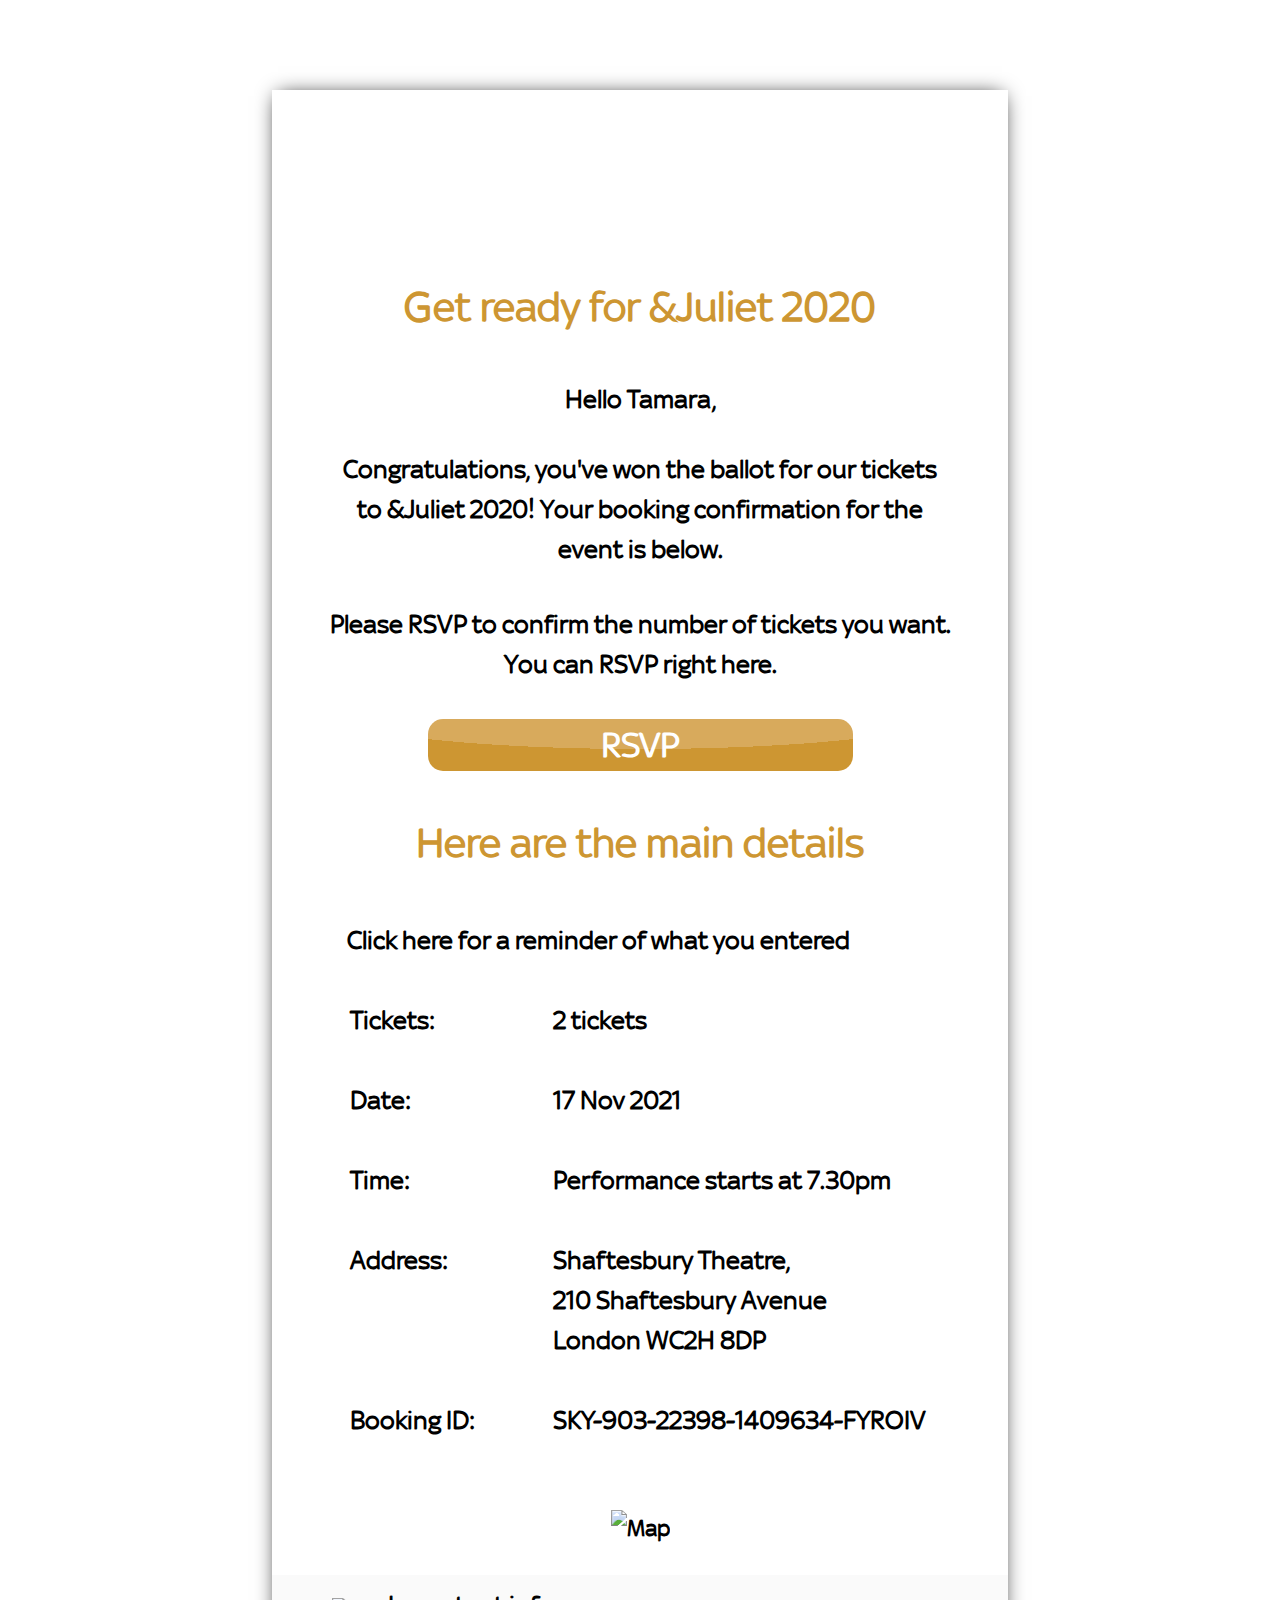
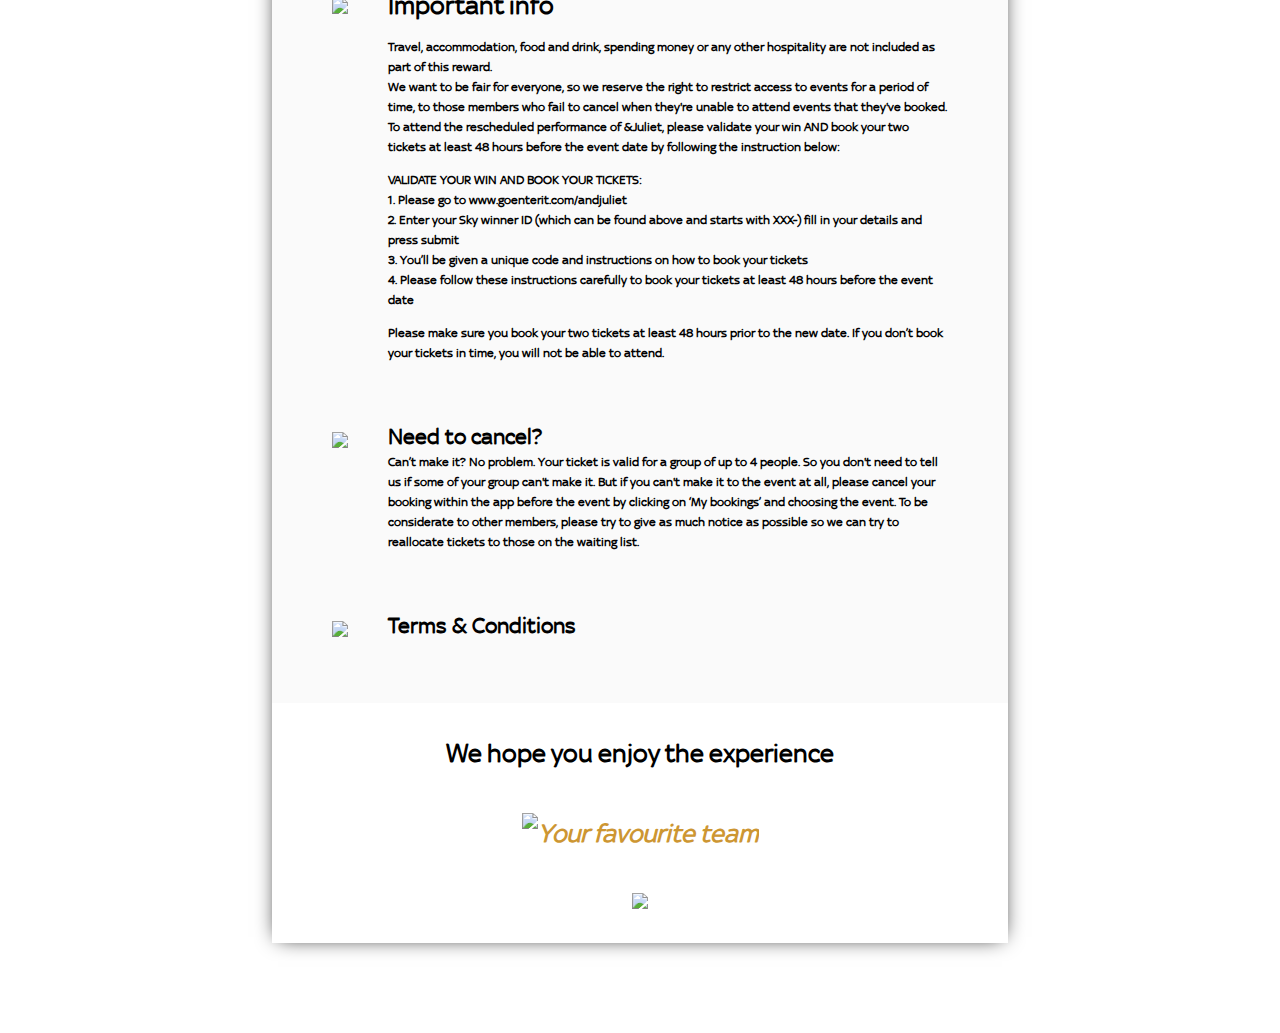
==== commit b3c612b1: "Self-host assets, add signoff, fill info text" ====
--- a/index.html
+++ b/index.html
@@ -6,12 +6,29 @@
   <meta http-equiv="X-UA-Compatible" content="IE=edge">
   <meta name="viewport" content="width=device-width,initial-scale=1">
   <meta name="x-apple-disable-message-reformatting">
-  <link href="https://db.onlinewebfonts.com/c/0073e3300330cceadd2ceaa220b38423?family=Sky+Text" rel="stylesheet" type="text/css" />
-  <link href="https://db.onlinewebfonts.com/c/68dbc35fc557dc7becd7f56871c60ea2?family=Sky+Text+Medium" rel="stylesheet" type="text/css" />
+  <link href="font.css" rel="stylesheet" type="text/css" />
   <!--[if !mso]><!-->
   <meta http-equiv="X-UA-Compatible" content="IE=edge" />
   <!--<![endif]-->
   <title></title>
+  <style type="text/css">
+    @import url(font.css);
+
+    /* table,
+    .outer,
+    .inner {
+      outline: 1px solid red !important;
+    }
+
+    .block,
+    .sidebar {
+      outline: 1px solid blue !important;
+    }
+
+    td {
+      outline: 1px solid black !important;
+    } */
+  </style>
   <!--[if mso]>
     <style type="text/css">
         table {border-collapse:collapse;border:0;border-spacing:0;margin:0;}
@@ -26,25 +43,7 @@
         </xml>
     </noscript>
   <![endif]-->
-  <style>
-    @import url(https://db.onlinewebfonts.com/c/0073e3300330cceadd2ceaa220b38423?family=Sky+Text);
-    @import url(https://db.onlinewebfonts.com/c/68dbc35fc557dc7becd7f56871c60ea2?family=Sky+Text+Medium);
-
-    table,
-    .outer,
-    .inner {
-      outline: 1px solid red !important;
-    }
-
-    .block,
-    .sidebar {
-      outline: 1px solid blue !important;
-    }
-
-    td {
-      outline: 1px solid black !important;
-    }
-  </style>
+
 </head>
 
 <body style="margin:0;padding:0;word-spacing:normal;background-color:#ffffff;">
@@ -70,12 +69,12 @@
                     <table class="block" role="presentation" style="width:100%;border:0;border-spacing:0;">
                       <tr>
                         <td align="center" style="padding:0 0 34px 0;text-align: center;font-family:'Sky Text',Arial,sans-serif;font-weight:600;font-size:24px;line-height:1.5;">
-                          <img src="images/logo.png" width="250" alt="" style="max-width:100%;height:auto;">
+                          <img src="https://1973584292.rsc.cdn77.org/email/images/logo.png" width="250" alt="" style="max-width:100%;height:auto;">
                         </td>
                       </tr>
                       <tr>
                         <td align="center" style="padding:0 0 34px 0;text-align: center;font-family:'Sky Text',Arial,sans-serif;font-weight:600;font-size:24px;line-height:1.5;">
-                          <img src="images/header.png" width="623" alt="" style="width:100%;height:auto;">
+                          <img src="https://1973584292.rsc.cdn77.org/email/images/header.png" width="623" alt="" style="width:100%;height:auto;">
                         </td>
                       </tr>
                       <tr>
@@ -115,7 +114,7 @@
                       </tr>
                       <tr>
                         <td align="center" style="padding:0 0 0 0.5%;">
-                          <p style="text-align:left;margin:0;font-family:'Sky Text',Arial,sans-serif;font-weight:600;font-size:20pt;line-height:1.5;"><a href="#" style="color:black;text-decoration:none;"><img src="images/link-icon.png" width="30" style="width:30px;height:auto;vertical-align: middle;" alt="" /> &nbsp;&nbsp;Click here for a reminder of what you entered</a></p>
+                          <p style="text-align:left;margin:0;font-family:'Sky Text',Arial,sans-serif;font-weight:600;font-size:20pt;line-height:1.5;"><a href="#" style="color:black;text-decoration:none;"><img src="https://1973584292.rsc.cdn77.org/email/images/link-icon.png" width="30" style="width:30px;height:auto;vertical-align: middle;" alt="" /> &nbsp;&nbsp;Click here for a reminder of what you entered</a></p>
                         </td>
                       </tr>
                     </table>
@@ -128,7 +127,7 @@
                       <![endif]-->
                       <div class="small" style="width:35%;display:inline-block;vertical-align:top;">
                         <div style="font-size:20pt;line-height:1.5;">
-                          <p style="margin:0;font-family:'Sky Text',Arial,sans-serif;font-weight:600;font-size:20pt;line-height:1.5;text-align:left;"><img alt="" src="images/tickets-icon.png" width="30" style="vertical-align:middle;width:30px;height:auto;" /> &nbsp;&nbsp;Tickets:</p>
+                          <p style="margin:0;font-family:'Sky Text',Arial,sans-serif;font-weight:600;font-size:20pt;line-height:1.5;text-align:left;"><img alt="" src="https://1973584292.rsc.cdn77.org/email/images/tickets-icon.png" width="30" style="vertical-align:middle;width:30px;height:auto;" /> &nbsp;&nbsp;Tickets:</p>
                         </div>
                       </div>
                       <!--[if mso]>
@@ -155,7 +154,7 @@
                       <![endif]-->
                       <div class="small" style="width:35%;display:inline-block;vertical-align:top;">
                         <div style="font-size:20pt;line-height:1.5;">
-                          <p style="margin:0;font-family:'Sky Text',Arial,sans-serif;font-weight:600;font-size:20pt;line-height:1.5;text-align:left;"><img src="images/date-icon.png" width="30" style="vertical-align:middle;width:30px;height:auto;" alt="" /> &nbsp;&nbsp;Date:</p>
+                          <p style="margin:0;font-family:'Sky Text',Arial,sans-serif;font-weight:600;font-size:20pt;line-height:1.5;text-align:left;"><img src="https://1973584292.rsc.cdn77.org/email/images/date-icon.png" width="30" style="vertical-align:middle;width:30px;height:auto;" alt="" /> &nbsp;&nbsp;Date:</p>
                         </div>
                       </div>
                       <!--[if mso]>
@@ -182,7 +181,7 @@
                       <![endif]-->
                       <div class="small" style="width:35%;display:inline-block;vertical-align:top;">
                         <div style="font-size:20pt;line-height:1.5;">
-                          <p style="margin:0;font-family:'Sky Text',Arial,sans-serif;font-weight:600;font-size:20pt;line-height:1.5;text-align:left;"><img src="images/time-icon.png" width="30" style="vertical-align:middle;width:30px;height:auto;" alt="" /> &nbsp;&nbsp;Time:</p>
+                          <p style="margin:0;font-family:'Sky Text',Arial,sans-serif;font-weight:600;font-size:20pt;line-height:1.5;text-align:left;"><img src="https://1973584292.rsc.cdn77.org/email/images/time-icon.png" width="30" style="vertical-align:middle;width:30px;height:auto;" alt="" /> &nbsp;&nbsp;Time:</p>
                         </div>
                       </div>
                       <!--[if mso]>
@@ -209,7 +208,7 @@
                       <![endif]-->
                       <div class="small" style="width:35%;display:inline-block;vertical-align:top;">
                         <div style="font-size:20pt;line-height:1.5;">
-                          <p style="margin:0;font-family:'Sky Text',Arial,sans-serif;font-weight:600;font-size:20pt;line-height:1.5;text-align:left;"><img src="images/address-icon.png" width="30" style="vertical-align:middle;width:30px;height:auto;" alt="" /> &nbsp;&nbsp;Address:</p>
+                          <p style="margin:0;font-family:'Sky Text',Arial,sans-serif;font-weight:600;font-size:20pt;line-height:1.5;text-align:left;"><img src="https://1973584292.rsc.cdn77.org/email/images/address-icon.png" width="30" style="vertical-align:middle;width:30px;height:auto;" alt="" /> &nbsp;&nbsp;Address:</p>
                         </div>
                       </div>
                       <!--[if mso]>
@@ -238,7 +237,7 @@
                       <![endif]-->
                       <div class="small" style="width:35%;display:inline-block;vertical-align:top;">
                         <div style="font-size:20pt;line-height:1.5;">
-                          <p style="margin:0;font-family:'Sky Text',Arial,sans-serif;font-weight:600;font-size:20pt;line-height:1.5;text-align:left;"><img src="images/id-icon.png" width="30" style="vertical-align:middle;width:30px;height:auto;" alt="" /> &nbsp;&nbsp;Booking ID:</p>
+                          <p style="margin:0;font-family:'Sky Text',Arial,sans-serif;font-weight:600;font-size:20pt;line-height:1.5;text-align:left;"><img src="https://1973584292.rsc.cdn77.org/email/images/id-icon.png" width="30" style="vertical-align:middle;width:30px;height:auto;" alt="" /> &nbsp;&nbsp;Booking ID:</p>
                         </div>
                       </div>
                       <!--[if mso]>
@@ -273,7 +272,7 @@
                   <![endif]-->
                   <table class="wrapper" role="presentation" style="width:100%;border:0;border-spacing:0;">
                     <tr>
-                      <td align="center" style="padding: 0;background-color:gray">
+                      <td align="center" style="padding: 0;background-color:#fafafa">
                         <!--[if mso]>
                           <table role="presentation" align="center" style="width:623px;">
                             <tr>
@@ -291,7 +290,7 @@
                                       <td style="width:9%;text-align:center;" valign="top">
                                 <![endif]-->
                                   <div class="small" style="width:9%;display:inline-block;vertical-align:top;">
-                                    <p style="margin:0;font-family:'Sky Text',Arial,sans-serif;font-weight:600;font-size:20pt;line-height:1.5;text-align:left;"><img src="images/info-icon.png" width="30" style="width:30px;height:auto;" /></p>
+                                    <p style="margin:0;font-family:'Sky Text',Arial,sans-serif;font-weight:600;font-size:20pt;line-height:1.5;text-align:left;"><img src="https://1973584292.rsc.cdn77.org/email/images/info-icon.png" width="30" style="width:30px;height:auto;" /></p>
                                   </div>
                                   <!--[if mso]>
                                       </td>
@@ -300,15 +299,15 @@
                                   <div class="large" style="width:90%;display:inline-block;vertical-align:top;">
                                     <div style="line-height:1.5;font-family:'Sky Text',Arial,sans-serif;font-weight:600;">
                                       <h2 style="margin:0 0 13px 0;text-align:left;font-size:20pt;">Important info</h2>
-                                      <p style="margin:0;text-align:left;font-size:10pt;">Travel...</p>
-                                      <p style="margin:0;text-align:left;font-size:10pt;">We want...</p>
-                                      <p style="margin:0 0 13px 0;text-align:left;font-size:10pt;">To attend</p>
+                                      <p style="margin:0;text-align:left;font-size:10pt;">Travel, accommodation, food and drink, spending money or any other hospitality are not included as part of this reward.</p>
+                                      <p style="margin:0;text-align:left;font-size:10pt;">We want to be fair for everyone, so we reserve the right to restrict access to events for a period of time, to those members who fail to cancel when they're unable to attend events that they've booked.</p>
+                                      <p style="margin:0 0 13px 0;text-align:left;font-size:10pt;">To attend the rescheduled performance of &Juliet, please validate your win AND book your two tickets at least 48 hours before the event date by following the instruction below:</p>
                                       <p style="margin:0;text-align:left;font-size:10pt;">VALIDATE YOUR WIN AND BOOK YOUR TICKETS:</p>
-                                      <p style="margin:0;text-align:left;font-size:10pt;">1.</p>
-                                      <p style="margin:0;text-align:left;font-size:10pt;">2.</p>
-                                      <p style="margin:0;text-align:left;font-size:10pt;">3.</p>
-                                      <p style="margin:0 0 13px 0;text-align:left;font-size:10pt;">4.</p>
-                                      <p style="margin:0;text-align:left;font-size:10pt;">Please...</p>
+                                      <p style="margin:0;text-align:left;font-size:10pt;">1. Please go to www.goenterit.com/andjuliet</p>
+                                      <p style="margin:0;text-align:left;font-size:10pt;">2. Enter your Sky winner ID (which can be found above and starts with XXX-) fill in your details and press submit</p>
+                                      <p style="margin:0;text-align:left;font-size:10pt;">3. You’ll be given a unique code and instructions on how to book your tickets</p>
+                                      <p style="margin:0 0 13px 0;text-align:left;font-size:10pt;">4. Please follow these instructions carefully to book your tickets at least 48 hours before the event date</p>
+                                      <p style="margin:0;text-align:left;font-size:10pt;">Please make sure you book your two tickets at least 48 hours prior to the new date. If you don’t book your tickets in time, you will not be able to attend.</p>
                                     </div>
                                   </div>
                                   <!--[if mso]>
@@ -326,7 +325,7 @@
                                 <![endif]-->
                                   <div class="small" style="width:9%;display:inline-block;vertical-align:top;">
                                     <div style="font-size:20pt;line-height:1.5;">
-                                      <p style="margin:0;font-family:'Sky Text',Arial,sans-serif;font-weight:600;font-size:20pt;line-height:1.5;text-align:left;"><img src="images/cancel-icon.png" width="30" style="width:30px;height:auto;" /></p>
+                                      <p style="margin:0;font-family:'Sky Text',Arial,sans-serif;font-weight:600;font-size:20pt;line-height:1.5;text-align:left;"><img src="https://1973584292.rsc.cdn77.org/email/images/cancel-icon.png" width="30" style="width:30px;height:auto;" /></p>
                                     </div>
                                   </div>
                                   <!--[if mso]>
@@ -336,7 +335,7 @@
                                   <div class="large" style="width:90%;display:inline-block;vertical-align:top;">
                                     <div style="font-size:20pt;line-height:1.5;">
                                       <h3 style="margin:0;font-family:'Sky Text',Arial,sans-serif;font-weight:600;font-size:17pt;line-height:1.5;text-align:left;">Need to cancel?</h3>
-                                      <p style="margin:0;font-family:'Sky Text',Arial,sans-serif;font-weight:600;font-size:10pt;line-height:1.5;text-align:left;">Can't make it?...</p>
+                                      <p style="margin:0;font-family:'Sky Text',Arial,sans-serif;font-weight:600;font-size:10pt;line-height:1.5;text-align:left;">Can’t make it? No problem. Your ticket is valid for a group of up to 4 people. So you don't need to tell us if some of your group can't make it. But if you can't make it to the event at all, please cancel your booking within the app before the event by clicking on ‘My bookings’ and choosing the event. To be considerate to other members, please try to give as much notice as possible so we can try to reallocate tickets to those on the waiting list.</p>
                                     </div>
                                   </div>
                                   <!--[if mso]>
@@ -354,7 +353,7 @@
                                 <![endif]-->
                                   <div class="small" style="width:9%;display:inline-block;vertical-align:top;">
                                     <div style="font-size:20pt;line-height:1.5;">
-                                      <p style="margin:0;font-family:'Sky Text',Arial,sans-serif;font-weight:600;font-size:20pt;line-height:1.5;text-align:left;"><img src="images/terms-icon.png" width="30" style="width:30px;height:auto;" /></p>
+                                      <p style="margin:0;font-family:'Sky Text',Arial,sans-serif;font-weight:600;font-size:20pt;line-height:1.5;text-align:left;"><img src="https://1973584292.rsc.cdn77.org/email/images/terms-icon.png" width="30" style="width:30px;height:auto;" /></p>
                                     </div>
                                   </div>
                                   <!--[if mso]>
@@ -400,13 +399,13 @@
                       <tr>
                         <td align="center" style="padding:40px 0;text-align: center;">
                           <p style="margin:0;font-family:'Sky Text',Arial,sans-serif;font-weight:600;font-size:20pt;line-height:1.5;text-align:center;color: #cd9632;font-style: italic;">
-                            <img src="images/signoff.png" alt="Your favourite team">
+                            <img src="https://1973584292.rsc.cdn77.org/email/images/signoff.png" width="225" style="width:225px;height:auto;" alt="Your favourite team">
                           </p>
                         </td>
                       </tr>
                       <tr>
                         <td align="center" style="padding:0 0 30px 0;text-align: center;">
-                          <img src="images/star-icon.png" width="35" style="width:35px;height:auto;">
+                          <img src="https://1973584292.rsc.cdn77.org/email/images/star-icon.png" width="35" style="width:35px;height:auto;">
                         </td>
                       </tr>
                     </table>
--- a/font.css
+++ b/font.css
@@ -0,0 +1,11 @@
+@font-face {
+  font-family: "Sky Text";
+  src: url("font/stfont.eot");
+  src: url("font/stfont.eot?#iefix") format("embedded-opentype"),
+    url("font/stfont.ttf") format("truetype"),
+    url("font/stfont.woff2") format("woff2"),
+    url("font/stfont.woff") format("woff"),
+    url("font/stfont.svg#SkyText-Regular") format("svg");
+  font-weight: normal;
+  font-style: normal;
+}
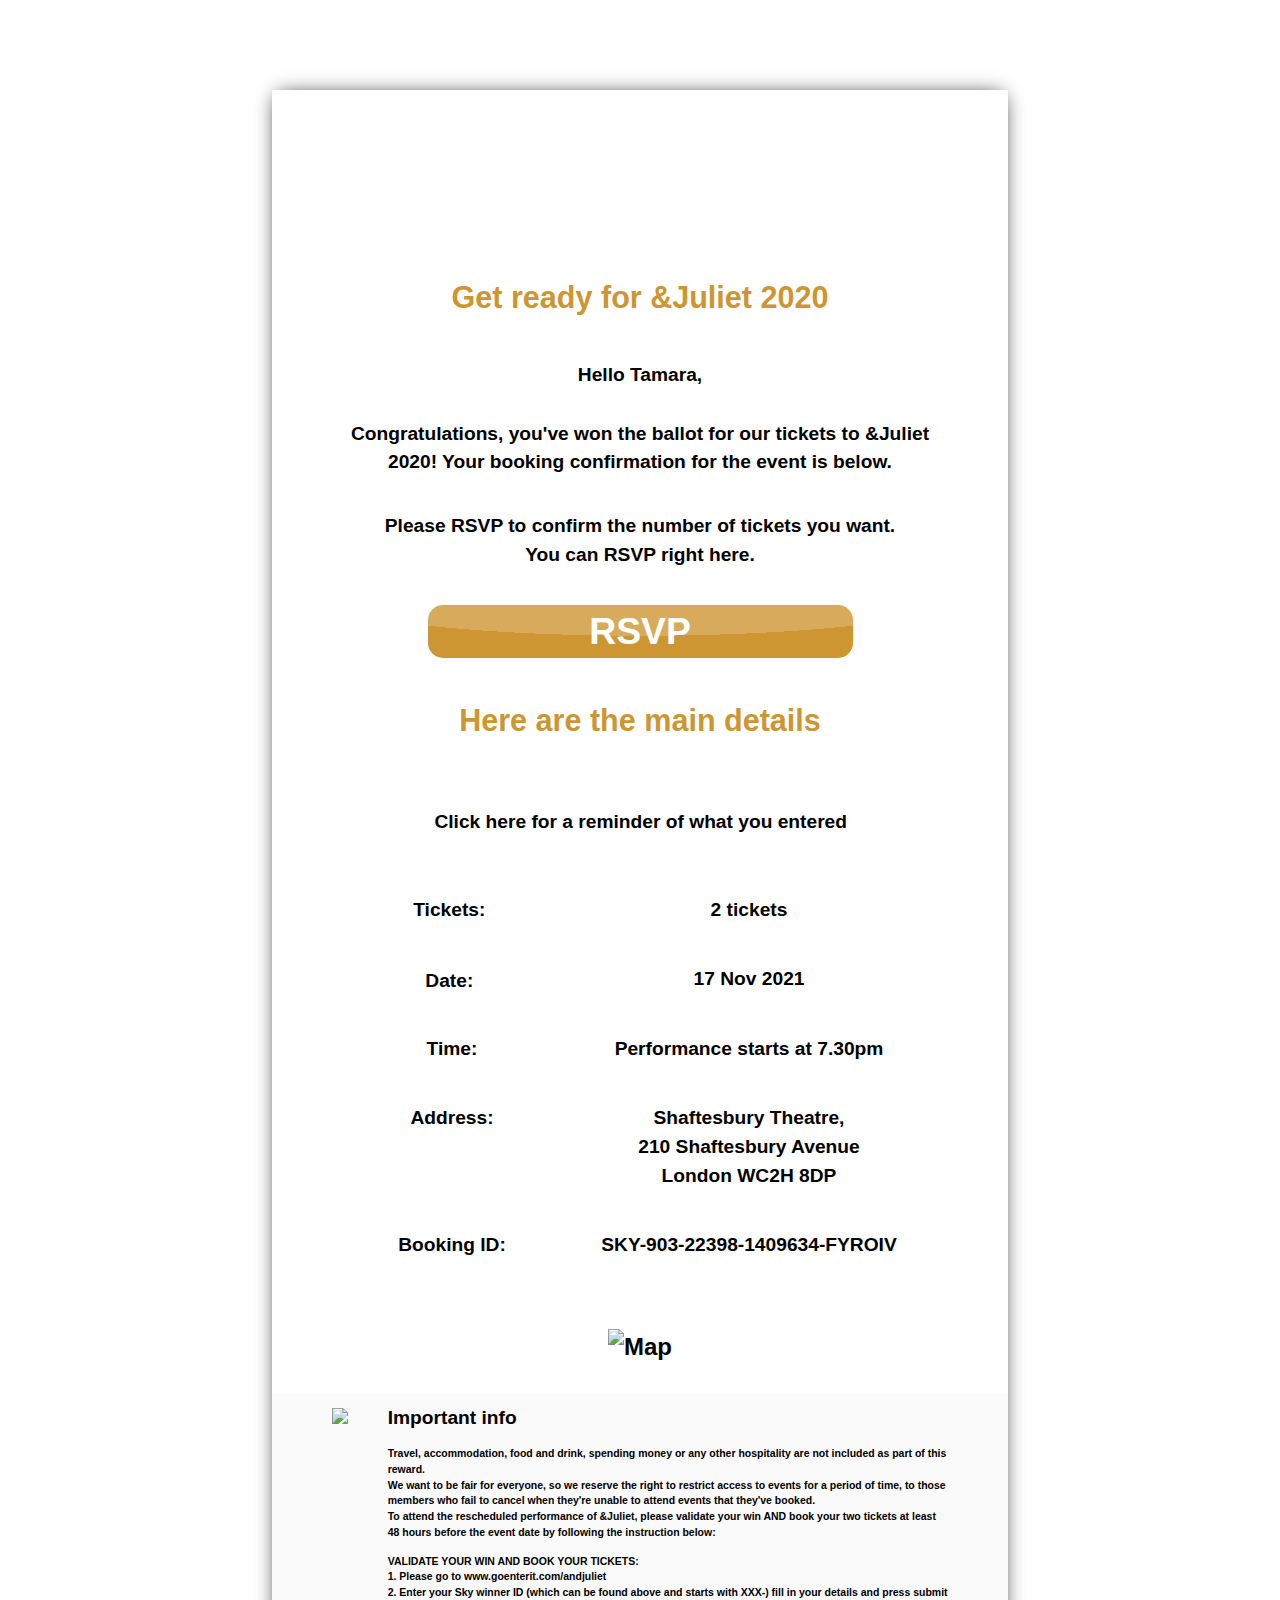
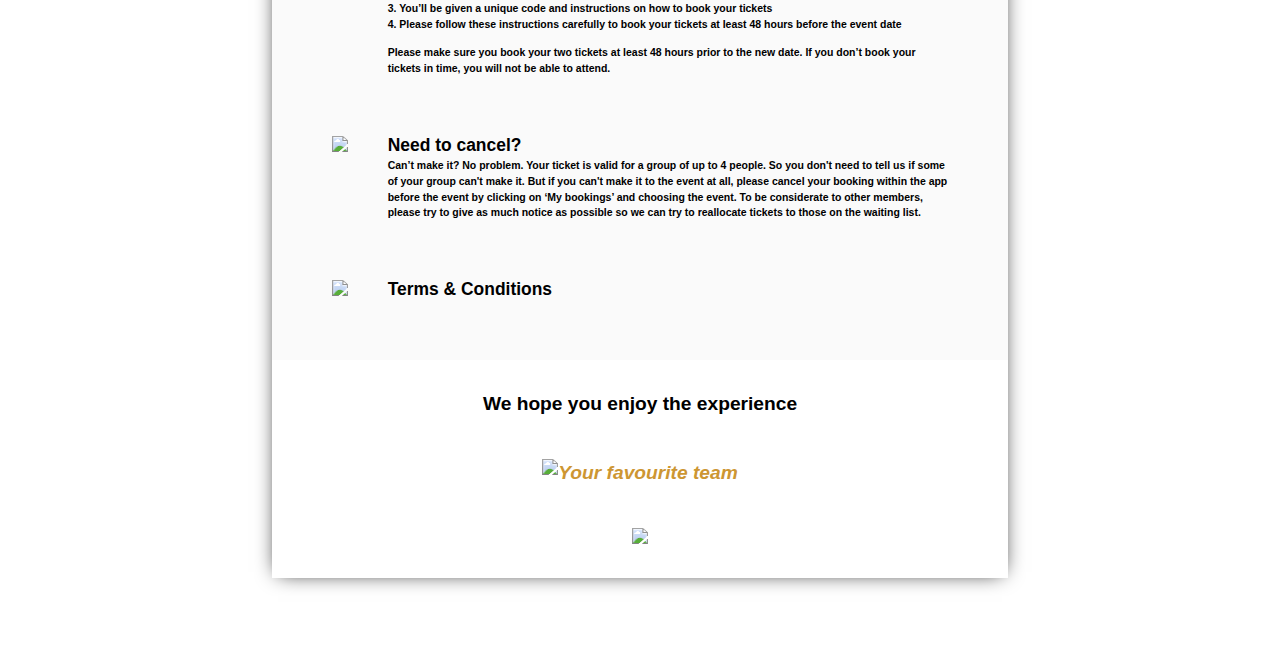
==== commit 8553b619: "Add responsiveness" ====
--- a/index.html
+++ b/index.html
@@ -6,13 +6,13 @@
   <meta http-equiv="X-UA-Compatible" content="IE=edge">
   <meta name="viewport" content="width=device-width,initial-scale=1">
   <meta name="x-apple-disable-message-reformatting">
-  <link href="font.css" rel="stylesheet" type="text/css" />
+  <link href="https://1973584292.rsc.cdn77.org/email/css/font.css" rel="stylesheet" type="text/css" />
   <!--[if !mso]><!-->
   <meta http-equiv="X-UA-Compatible" content="IE=edge" />
   <!--<![endif]-->
   <title></title>
   <style type="text/css">
-    @import url(font.css);
+    @import url(https://1973584292.rsc.cdn77.org/email/css/font.css);
 
     /* table,
     .outer,
@@ -79,23 +79,23 @@
                       </tr>
                       <tr>
                         <td align="center" style="padding:0 0 40px 0;text-align: center;">
-                          <h1 style="margin:0;font-family:'Sky Text',Arial,sans-serif;font-weight:600;font-size:32pt;line-height:1.5;color: #cd9632;">Get ready for &Juliet 2020</h1>
+                          <h1 style="margin:0;font-family:'Sky Text',Arial,sans-serif;font-weight:600;font-size:1.91rem;line-height:1.5;color: #cd9632;">Get ready for &Juliet 2020</h1>
                         </td>
                       </tr>
                       <tr>
                         <td align="center" style="padding:0 0 30px 0;text-align: center;">
-                          <p style="margin:0;font-family:'Sky Text',Arial,sans-serif;font-weight:600;font-size:20pt;line-height:1.5;">Hello Tamara,</p>
+                          <p style="margin:0;font-family:'Sky Text',Arial,sans-serif;font-weight:600;font-size:1.2rem;line-height:1.5;">Hello Tamara,</p>
                         </td>
                       </tr>
                       <tr>
                         <td align="center" style="padding:0 0 35px 0;text-align: center;">
-                          <p style="margin:0;font-family:'Sky Text',Arial,sans-serif;font-weight:600;font-size:20pt;line-height:1.5;">Congratulations, you've won the ballot for our tickets to &Juliet 2020! Your booking confirmation for the event is below.</p>
+                          <p style="margin:0;font-family:'Sky Text',Arial,sans-serif;font-weight:600;font-size:1.2rem;line-height:1.5;">Congratulations, you've won the ballot for our tickets to &Juliet 2020! Your booking confirmation for the event is below.</p>
                         </td>
                       </tr>
                       <tr>
                         <td align="center" style="padding:0 0 35px 0;text-align: center;">
-                          <p style="margin:0;font-family:'Sky Text',Arial,sans-serif;font-weight:600;font-size:20pt;line-height:1.5;">Please RSVP to confirm the number of tickets you want.</p>
-                          <p style="margin:0;font-family:'Sky Text',Arial,sans-serif;font-weight:600;font-size:20pt;line-height:1.5;">You can RSVP right here.</p>
+                          <p style="margin:0;font-family:'Sky Text',Arial,sans-serif;font-weight:600;font-size:1.2rem;line-height:1.5;">Please RSVP to confirm the number of tickets you want.</p>
+                          <p style="margin:0;font-family:'Sky Text',Arial,sans-serif;font-weight:600;font-size:1.2rem;line-height:1.5;">You can RSVP right here.</p>
                         </td>
                       </tr>
                       <tr>
@@ -109,12 +109,17 @@
                       </tr>
                       <tr>
                         <td align="center" style="padding:0 0 45px 0;text-align: center;">
-                          <p style="margin:0;font-family:'Sky Text',Arial,sans-serif;font-weight:600;font-size:32pt;line-height:1.5;color: #cd9632;">Here are the main details</p>
-                        </td>
-                      </tr>
-                      <tr>
-                        <td align="center" style="padding:0 0 0 0.5%;">
-                          <p style="text-align:left;margin:0;font-family:'Sky Text',Arial,sans-serif;font-weight:600;font-size:20pt;line-height:1.5;"><a href="#" style="color:black;text-decoration:none;"><img src="https://1973584292.rsc.cdn77.org/email/images/link-icon.png" width="30" style="width:30px;height:auto;vertical-align: middle;" alt="" /> &nbsp;&nbsp;Click here for a reminder of what you entered</a></p>
+                          <p style="margin:0;font-family:'Sky Text',Arial,sans-serif;font-weight:600;font-size:1.91rem;line-height:1.5;color: #cd9632;">Here are the main details</p>
+                        </td>
+                      </tr>
+                      <tr>
+                        <td align="center" style="padding:0 0 0 5px;">
+                          <a href="#" style="color:black;text-decoration:none;display:block;width:100%;text-align: center;">
+                            <div style="width: 13%;display:inline-block;vertical-align:middle;padding: 0;text-align:right;">
+                              <img src="https://1973584292.rsc.cdn77.org/email/images/link-icon.png" width="30" style="width:30px;height:auto;vertical-align: middle;" alt="" />
+                            </div>
+                            <p style="text-align:left;margin-left: 2%;font-family:'Sky Text',Arial,sans-serif;vertical-align:middle;font-weight:600;font-size:1.2rem;line-height:1.5;display: inline-block;width: 83%;">Click here for a reminder of what you entered</p>
+                          </a>
                         </td>
                       </tr>
                     </table>
@@ -125,18 +130,18 @@
                           <tr>
                             <td style="width:35%;text-align:center;" valign="top">
                       <![endif]-->
-                      <div class="small" style="width:35%;display:inline-block;vertical-align:top;">
-                        <div style="font-size:20pt;line-height:1.5;">
-                          <p style="margin:0;font-family:'Sky Text',Arial,sans-serif;font-weight:600;font-size:20pt;line-height:1.5;text-align:left;"><img alt="" src="https://1973584292.rsc.cdn77.org/email/images/tickets-icon.png" width="30" style="vertical-align:middle;width:30px;height:auto;" /> &nbsp;&nbsp;Tickets:</p>
+                      <div class="small" style="width:100%;max-width: 218px; display:inline-block;vertical-align:top;">
+                        <div style="font-size:1.2rem;line-height:1.5;">
+                          <p style="margin:0;font-family:'Sky Text',Arial,sans-serif;font-weight:600;font-size:1.2rem;line-height:1.5;text-align:center;"><img alt="" src="https://1973584292.rsc.cdn77.org/email/images/tickets-icon.png" width="30" style="vertical-align:middle;width:30px;height:auto;" />&nbsp;&nbsp;Tickets:</p>
                         </div>
                       </div>
                       <!--[if mso]>
                             </td>
                             <td style="width:63%;text-align:center;" valign="top">
                       <![endif]-->
-                      <div class="large" style="width:63%;display:inline-block;vertical-align:top;">
-                        <div style="font-size:20pt;line-height:1.5;">
-                          <p style="margin:0;font-family:'Sky Text',Arial,sans-serif;font-weight:600;font-size:20pt;line-height:1.5;text-align:left;">2 tickets</p>
+                      <div class="large" style="width:100%;max-width:392px;display:inline-block;vertical-align:top;">
+                        <div style="font-size:1.2rem;line-height:1.5;">
+                          <p style="margin:0;font-family:'Sky Text',Arial,sans-serif;font-weight:600;font-size:1.2rem;line-height:1.5;text-align:center;">2 tickets</p>
                         </div>
                       </div>
                       <!--[if mso]>
@@ -152,18 +157,18 @@
                           <tr>
                             <td style="width:35%;text-align:center;" valign="top">
                       <![endif]-->
-                      <div class="small" style="width:35%;display:inline-block;vertical-align:top;">
-                        <div style="font-size:20pt;line-height:1.5;">
-                          <p style="margin:0;font-family:'Sky Text',Arial,sans-serif;font-weight:600;font-size:20pt;line-height:1.5;text-align:left;"><img src="https://1973584292.rsc.cdn77.org/email/images/date-icon.png" width="30" style="vertical-align:middle;width:30px;height:auto;" alt="" /> &nbsp;&nbsp;Date:</p>
+                      <div class="small" style="width:100%;max-width: 218px; display:inline-block;vertical-align:top;">
+                        <div style="font-size:1.2rem;line-height:1.5;">
+                          <p style="margin:2px 0 0 0;font-family:'Sky Text',Arial,sans-serif;font-weight:600;font-size:1.2rem;line-height:1.5;text-align:center;"><img src="https://1973584292.rsc.cdn77.org/email/images/date-icon.png" width="30" style="vertical-align:middle;width:30px;height:auto;" alt="" />&nbsp;&nbsp;Date:</p>
                         </div>
                       </div>
                       <!--[if mso]>
                             </td>
                             <td style="width:63%;text-align:center;" valign="top">
                       <![endif]-->
-                      <div class="large" style="width:63%;display:inline-block;vertical-align:top;">
-                        <div style="font-size:20pt;line-height:1.5;">
-                          <p style="margin:0;font-family:'Sky Text',Arial,sans-serif;font-weight:600;font-size:20pt;line-height:1.5;text-align:left;">17 Nov 2021</p>
+                      <div class="large" style="width:100%;max-width:392px;display:inline-block;vertical-align:top;">
+                        <div style="font-size:1.2rem;line-height:1.5;">
+                          <p style="margin:0;font-family:'Sky Text',Arial,sans-serif;font-weight:600;font-size:1.2rem;line-height:1.5;text-align:center;">17 Nov 2021</p>
                         </div>
                       </div>
                       <!--[if mso]>
@@ -179,18 +184,18 @@
                           <tr>
                             <td style="width:35%;text-align:center;" valign="top">
                       <![endif]-->
-                      <div class="small" style="width:35%;display:inline-block;vertical-align:top;">
-                        <div style="font-size:20pt;line-height:1.5;">
-                          <p style="margin:0;font-family:'Sky Text',Arial,sans-serif;font-weight:600;font-size:20pt;line-height:1.5;text-align:left;"><img src="https://1973584292.rsc.cdn77.org/email/images/time-icon.png" width="30" style="vertical-align:middle;width:30px;height:auto;" alt="" /> &nbsp;&nbsp;Time:</p>
+                      <div class="small" style="width:100%;max-width: 218px; display:inline-block;vertical-align:top;">
+                        <div style="font-size:1.2rem;line-height:1.5;">
+                          <p style="margin:0;font-family:'Sky Text',Arial,sans-serif;font-weight:600;font-size:1.2rem;line-height:1.5;text-align:center;"><img src="https://1973584292.rsc.cdn77.org/email/images/time-icon.png" width="30" style="vertical-align:middle;width:30px;height:auto;" alt="" /> &nbsp;&nbsp;Time:</p>
                         </div>
                       </div>
                       <!--[if mso]>
                             </td>
                             <td style="width:63%;text-align:center;" valign="top">
                       <![endif]-->
-                      <div class="large" style="width:63%;display:inline-block;vertical-align:top;">
-                        <div style="font-size:20pt;line-height:1.5;">
-                          <p style="margin:0;font-family:'Sky Text',Arial,sans-serif;font-weight:600;font-size:20pt;line-height:1.5;text-align:left;"> Performance starts at 7.30pm</p>
+                      <div class="large" style="width:100%;max-width:392px;display:inline-block;vertical-align:top;">
+                        <div style="font-size:1.2rem;line-height:1.5;">
+                          <p style="margin:0;font-family:'Sky Text',Arial,sans-serif;font-weight:600;font-size:1.2rem;line-height:1.5;text-align:center;"> Performance starts at 7.30pm</p>
                         </div>
                       </div>
                       <!--[if mso]>
@@ -206,20 +211,20 @@
                           <tr>
                             <td style="width:35%;text-align:center;" valign="top">
                       <![endif]-->
-                      <div class="small" style="width:35%;display:inline-block;vertical-align:top;">
-                        <div style="font-size:20pt;line-height:1.5;">
-                          <p style="margin:0;font-family:'Sky Text',Arial,sans-serif;font-weight:600;font-size:20pt;line-height:1.5;text-align:left;"><img src="https://1973584292.rsc.cdn77.org/email/images/address-icon.png" width="30" style="vertical-align:middle;width:30px;height:auto;" alt="" /> &nbsp;&nbsp;Address:</p>
+                      <div class="small" style="width:100%;max-width: 218px; display:inline-block;vertical-align:top;">
+                        <div style="font-size:1.2rem;line-height:1.5;">
+                          <p style="margin:0;font-family:'Sky Text',Arial,sans-serif;font-weight:600;font-size:1.2rem;line-height:1.5;text-align:center;"><img src="https://1973584292.rsc.cdn77.org/email/images/address-icon.png" width="30" style="vertical-align:middle;width:30px;height:auto;" alt="" /> &nbsp;&nbsp;Address:</p>
                         </div>
                       </div>
                       <!--[if mso]>
                             </td>
                             <td style="width:63%;text-align:center;" valign="top">
                       <![endif]-->
-                      <div class="large" style="width:63%;display:inline-block;vertical-align:top;">
-                        <div style="font-size:20pt;line-height:1.5;">
-                          <p style="margin:0;font-family:'Sky Text',Arial,sans-serif;font-weight:600;font-size:20pt;line-height:1.5;text-align:left;">Shaftesbury Theatre,</p>
-                          <p style="margin:0;font-family:'Sky Text',Arial,sans-serif;font-weight:600;font-size:20pt;line-height:1.5;text-align:left;">210 Shaftesbury Avenue</p>
-                          <p style="margin:0;font-family:'Sky Text',Arial,sans-serif;font-weight:600;font-size:20pt;line-height:1.5;text-align:left;">London WC2H 8DP</p>
+                      <div class="large" style="width:100%;max-width:392px;display:inline-block;vertical-align:top;">
+                        <div style="font-size:1.2rem;line-height:1.5;">
+                          <p style="margin:0;font-family:'Sky Text',Arial,sans-serif;font-weight:600;font-size:1.2rem;line-height:1.5;text-align:center;">Shaftesbury Theatre,</p>
+                          <p style="margin:0;font-family:'Sky Text',Arial,sans-serif;font-weight:600;font-size:1.2rem;line-height:1.5;text-align:center;">210 Shaftesbury Avenue</p>
+                          <p style="margin:0;font-family:'Sky Text',Arial,sans-serif;font-weight:600;font-size:1.2rem;line-height:1.5;text-align:center;">London WC2H 8DP</p>
                         </div>
                       </div>
                       <!--[if mso]>
@@ -235,18 +240,18 @@
                           <tr>
                             <td style="width:35%;text-align:center;" valign="top">
                       <![endif]-->
-                      <div class="small" style="width:35%;display:inline-block;vertical-align:top;">
-                        <div style="font-size:20pt;line-height:1.5;">
-                          <p style="margin:0;font-family:'Sky Text',Arial,sans-serif;font-weight:600;font-size:20pt;line-height:1.5;text-align:left;"><img src="https://1973584292.rsc.cdn77.org/email/images/id-icon.png" width="30" style="vertical-align:middle;width:30px;height:auto;" alt="" /> &nbsp;&nbsp;Booking ID:</p>
+                      <div class="small" style="width:100%;max-width: 218px; display:inline-block;vertical-align:top;">
+                        <div style="font-size:1.2rem;line-height:1.5;">
+                          <p style="margin:0;font-family:'Sky Text',Arial,sans-serif;font-weight:600;font-size:1.2rem;line-height:1.5;text-align:center;"><img src="https://1973584292.rsc.cdn77.org/email/images/id-icon.png" width="30" style="vertical-align:middle;width:30px;height:auto;" alt="" /> &nbsp;&nbsp;Booking ID:</p>
                         </div>
                       </div>
                       <!--[if mso]>
                             </td>
                             <td style="width:63%;text-align:center;" valign="top">
                       <![endif]-->
-                      <div class="large" style="width:63%;display:inline-block;vertical-align:top;">
-                        <div style="font-size:20pt;line-height:1.5;">
-                          <p style="margin:0;font-family:'Sky Text',Arial,sans-serif;font-weight:600;font-size:20pt;line-height:1.5;text-align:left;">SKY-903-22398-1409634-FYROIV</p>
+                      <div class="large" style="width:100%;max-width:392px;display:inline-block;vertical-align:top;">
+                        <div style="font-size:1.2rem;line-height:1.5;">
+                          <p style="margin:0;font-family:'Sky Text',Arial,sans-serif;font-weight:600;font-size:1.2rem;line-height:1.5;text-align:center;">SKY-903-22398-1409634-FYROIV</p>
                         </div>
                       </div>
                       <!--[if mso]>
@@ -290,7 +295,7 @@
                                       <td style="width:9%;text-align:center;" valign="top">
                                 <![endif]-->
                                   <div class="small" style="width:9%;display:inline-block;vertical-align:top;">
-                                    <p style="margin:0;font-family:'Sky Text',Arial,sans-serif;font-weight:600;font-size:20pt;line-height:1.5;text-align:left;"><img src="https://1973584292.rsc.cdn77.org/email/images/info-icon.png" width="30" style="width:30px;height:auto;" /></p>
+                                    <p style="margin:0;font-family:'Sky Text',Arial,sans-serif;font-weight:600;font-size:1.2rem;line-height:1.5;text-align:left;"><img src="https://1973584292.rsc.cdn77.org/email/images/info-icon.png" width="30" style="width:30px;height:auto;max-width: 80%;" /></p>
                                   </div>
                                   <!--[if mso]>
                                       </td>
@@ -298,16 +303,16 @@
                                 <![endif]-->
                                   <div class="large" style="width:90%;display:inline-block;vertical-align:top;">
                                     <div style="line-height:1.5;font-family:'Sky Text',Arial,sans-serif;font-weight:600;">
-                                      <h2 style="margin:0 0 13px 0;text-align:left;font-size:20pt;">Important info</h2>
-                                      <p style="margin:0;text-align:left;font-size:10pt;">Travel, accommodation, food and drink, spending money or any other hospitality are not included as part of this reward.</p>
-                                      <p style="margin:0;text-align:left;font-size:10pt;">We want to be fair for everyone, so we reserve the right to restrict access to events for a period of time, to those members who fail to cancel when they're unable to attend events that they've booked.</p>
-                                      <p style="margin:0 0 13px 0;text-align:left;font-size:10pt;">To attend the rescheduled performance of &Juliet, please validate your win AND book your two tickets at least 48 hours before the event date by following the instruction below:</p>
-                                      <p style="margin:0;text-align:left;font-size:10pt;">VALIDATE YOUR WIN AND BOOK YOUR TICKETS:</p>
-                                      <p style="margin:0;text-align:left;font-size:10pt;">1. Please go to www.goenterit.com/andjuliet</p>
-                                      <p style="margin:0;text-align:left;font-size:10pt;">2. Enter your Sky winner ID (which can be found above and starts with XXX-) fill in your details and press submit</p>
-                                      <p style="margin:0;text-align:left;font-size:10pt;">3. You’ll be given a unique code and instructions on how to book your tickets</p>
-                                      <p style="margin:0 0 13px 0;text-align:left;font-size:10pt;">4. Please follow these instructions carefully to book your tickets at least 48 hours before the event date</p>
-                                      <p style="margin:0;text-align:left;font-size:10pt;">Please make sure you book your two tickets at least 48 hours prior to the new date. If you don’t book your tickets in time, you will not be able to attend.</p>
+                                      <h2 style="margin:0 0 13px 0;text-align:left;font-size:1.2rem;">Important info</h2>
+                                      <p style="margin:0;text-align:left;font-size:0.656rem;">Travel, accommodation, food and drink, spending money or any other hospitality are not included as part of this reward.</p>
+                                      <p style="margin:0;text-align:left;font-size:0.656rem;">We want to be fair for everyone, so we reserve the right to restrict access to events for a period of time, to those members who fail to cancel when they're unable to attend events that they've booked.</p>
+                                      <p style="margin:0 0 13px 0;text-align:left;font-size:0.656rem;">To attend the rescheduled performance of &Juliet, please validate your win AND book your two tickets at least 48 hours before the event date by following the instruction below:</p>
+                                      <p style="margin:0;text-align:left;font-size:0.656rem;">VALIDATE YOUR WIN AND BOOK YOUR TICKETS:</p>
+                                      <p style="margin:0;text-align:left;font-size:0.656rem;">1. Please go to www.goenterit.com/andjuliet</p>
+                                      <p style="margin:0;text-align:left;font-size:0.656rem;">2. Enter your Sky winner ID (which can be found above and starts with XXX-) fill in your details and press submit</p>
+                                      <p style="margin:0;text-align:left;font-size:0.656rem;">3. You’ll be given a unique code and instructions on how to book your tickets</p>
+                                      <p style="margin:0 0 13px 0;text-align:left;font-size:0.656rem;">4. Please follow these instructions carefully to book your tickets at least 48 hours before the event date</p>
+                                      <p style="margin:0;text-align:left;font-size:0.656rem;">Please make sure you book your two tickets at least 48 hours prior to the new date. If you don’t book your tickets in time, you will not be able to attend.</p>
                                     </div>
                                   </div>
                                   <!--[if mso]>
@@ -324,8 +329,8 @@
                                       <td style="width:9%;text-align:center;" valign="top">
                                 <![endif]-->
                                   <div class="small" style="width:9%;display:inline-block;vertical-align:top;">
-                                    <div style="font-size:20pt;line-height:1.5;">
-                                      <p style="margin:0;font-family:'Sky Text',Arial,sans-serif;font-weight:600;font-size:20pt;line-height:1.5;text-align:left;"><img src="https://1973584292.rsc.cdn77.org/email/images/cancel-icon.png" width="30" style="width:30px;height:auto;" /></p>
+                                    <div style="font-size:1.2rem;line-height:1.5;">
+                                      <p style="margin:0;font-family:'Sky Text',Arial,sans-serif;font-weight:600;font-size:1.2rem;line-height:1.5;text-align:left;"><img src="https://1973584292.rsc.cdn77.org/email/images/cancel-icon.png" width="30" style="width:30px;height:auto;max-width: 80%;" /></p>
                                     </div>
                                   </div>
                                   <!--[if mso]>
@@ -333,9 +338,9 @@
                                       <td style="width:90%;text-align:center;" valign="top">
                                 <![endif]-->
                                   <div class="large" style="width:90%;display:inline-block;vertical-align:top;">
-                                    <div style="font-size:20pt;line-height:1.5;">
-                                      <h3 style="margin:0;font-family:'Sky Text',Arial,sans-serif;font-weight:600;font-size:17pt;line-height:1.5;text-align:left;">Need to cancel?</h3>
-                                      <p style="margin:0;font-family:'Sky Text',Arial,sans-serif;font-weight:600;font-size:10pt;line-height:1.5;text-align:left;">Can’t make it? No problem. Your ticket is valid for a group of up to 4 people. So you don't need to tell us if some of your group can't make it. But if you can't make it to the event at all, please cancel your booking within the app before the event by clicking on ‘My bookings’ and choosing the event. To be considerate to other members, please try to give as much notice as possible so we can try to reallocate tickets to those on the waiting list.</p>
+                                    <div style="font-size:1.2rem;line-height:1.5;">
+                                      <h3 style="margin:0;font-family:'Sky Text',Arial,sans-serif;font-weight:600;font-size:1.09rem;line-height:1.5;text-align:left;">Need to cancel?</h3>
+                                      <p style="margin:0;font-family:'Sky Text',Arial,sans-serif;font-weight:600;font-size:0.656rem;line-height:1.5;text-align:left;">Can’t make it? No problem. Your ticket is valid for a group of up to 4 people. So you don't need to tell us if some of your group can't make it. But if you can't make it to the event at all, please cancel your booking within the app before the event by clicking on ‘My bookings’ and choosing the event. To be considerate to other members, please try to give as much notice as possible so we can try to reallocate tickets to those on the waiting list.</p>
                                     </div>
                                   </div>
                                   <!--[if mso]>
@@ -352,8 +357,8 @@
                                       <td style="width:9%;text-align:center;" valign="top">
                                 <![endif]-->
                                   <div class="small" style="width:9%;display:inline-block;vertical-align:top;">
-                                    <div style="font-size:20pt;line-height:1.5;">
-                                      <p style="margin:0;font-family:'Sky Text',Arial,sans-serif;font-weight:600;font-size:20pt;line-height:1.5;text-align:left;"><img src="https://1973584292.rsc.cdn77.org/email/images/terms-icon.png" width="30" style="width:30px;height:auto;" /></p>
+                                    <div style="font-size:1.2rem;line-height:1.5;">
+                                      <p style="margin:0;font-family:'Sky Text',Arial,sans-serif;font-weight:600;font-size:1.2rem;line-height:1.5;text-align:left;"><img src="https://1973584292.rsc.cdn77.org/email/images/terms-icon.png" width="30" style="width:30px;height:auto;max-width: 80%;" /></p>
                                     </div>
                                   </div>
                                   <!--[if mso]>
@@ -361,8 +366,8 @@
                                       <td style="width:90%;text-align:center;" valign="top">
                                 <![endif]-->
                                   <div class="large" style="width:90%;display:inline-block;vertical-align:top;">
-                                    <div style="font-size:20pt;line-height:1.5;">
-                                      <h3 style="margin:0;font-family:'Sky Text',Arial,sans-serif;font-weight:600;font-size:17pt;line-height:1.5;text-align:left;">Terms & Conditions</h3>
+                                    <div style="font-size:1.2rem;line-height:1.5;">
+                                      <h3 style="margin:0;font-family:'Sky Text',Arial,sans-serif;font-weight:600;font-size:1.09rem;line-height:1.5;text-align:left;">Terms & Conditions</h3>
                                     </div>
                                   </div>
                                   <!--[if mso]>
@@ -393,19 +398,19 @@
                     <table class="block" role="presentation" style="width:100%;border:0;border-spacing:0;">
                       <tr>
                         <td align="center" style="padding:30px 0 0 0;text-align: center;">
-                          <p style="margin:0;font-family:'Sky Text',Arial,sans-serif;font-weight:600;font-size:20pt;line-height:1.5;text-align:center;">We hope you enjoy the experience</p>
+                          <p style="margin:0;font-family:'Sky Text',Arial,sans-serif;font-weight:600;font-size:1.2rem;line-height:1.5;text-align:center;max-width: 100%">We hope you enjoy the experience</p>
                         </td>
                       </tr>
                       <tr>
                         <td align="center" style="padding:40px 0;text-align: center;">
-                          <p style="margin:0;font-family:'Sky Text',Arial,sans-serif;font-weight:600;font-size:20pt;line-height:1.5;text-align:center;color: #cd9632;font-style: italic;">
-                            <img src="https://1973584292.rsc.cdn77.org/email/images/signoff.png" width="225" style="width:225px;height:auto;" alt="Your favourite team">
+                          <p style="margin:0;font-family:'Sky Text',Arial,sans-serif;font-weight:600;font-size:1.2rem;line-height:1.5;text-align:center;color: #cd9632;font-style: italic;">
+                            <img src="https://1973584292.rsc.cdn77.org/email/images/signoff.png" width="225" style="width:225px;height:auto;max-width: 100%;" alt="Your favourite team">
                           </p>
                         </td>
                       </tr>
                       <tr>
                         <td align="center" style="padding:0 0 30px 0;text-align: center;">
-                          <img src="https://1973584292.rsc.cdn77.org/email/images/star-icon.png" width="35" style="width:35px;height:auto;">
+                          <img src="https://1973584292.rsc.cdn77.org/email/images/star-icon.png" width="35" style="width:35px;height:auto;max-width: 100%">
                         </td>
                       </tr>
                     </table>
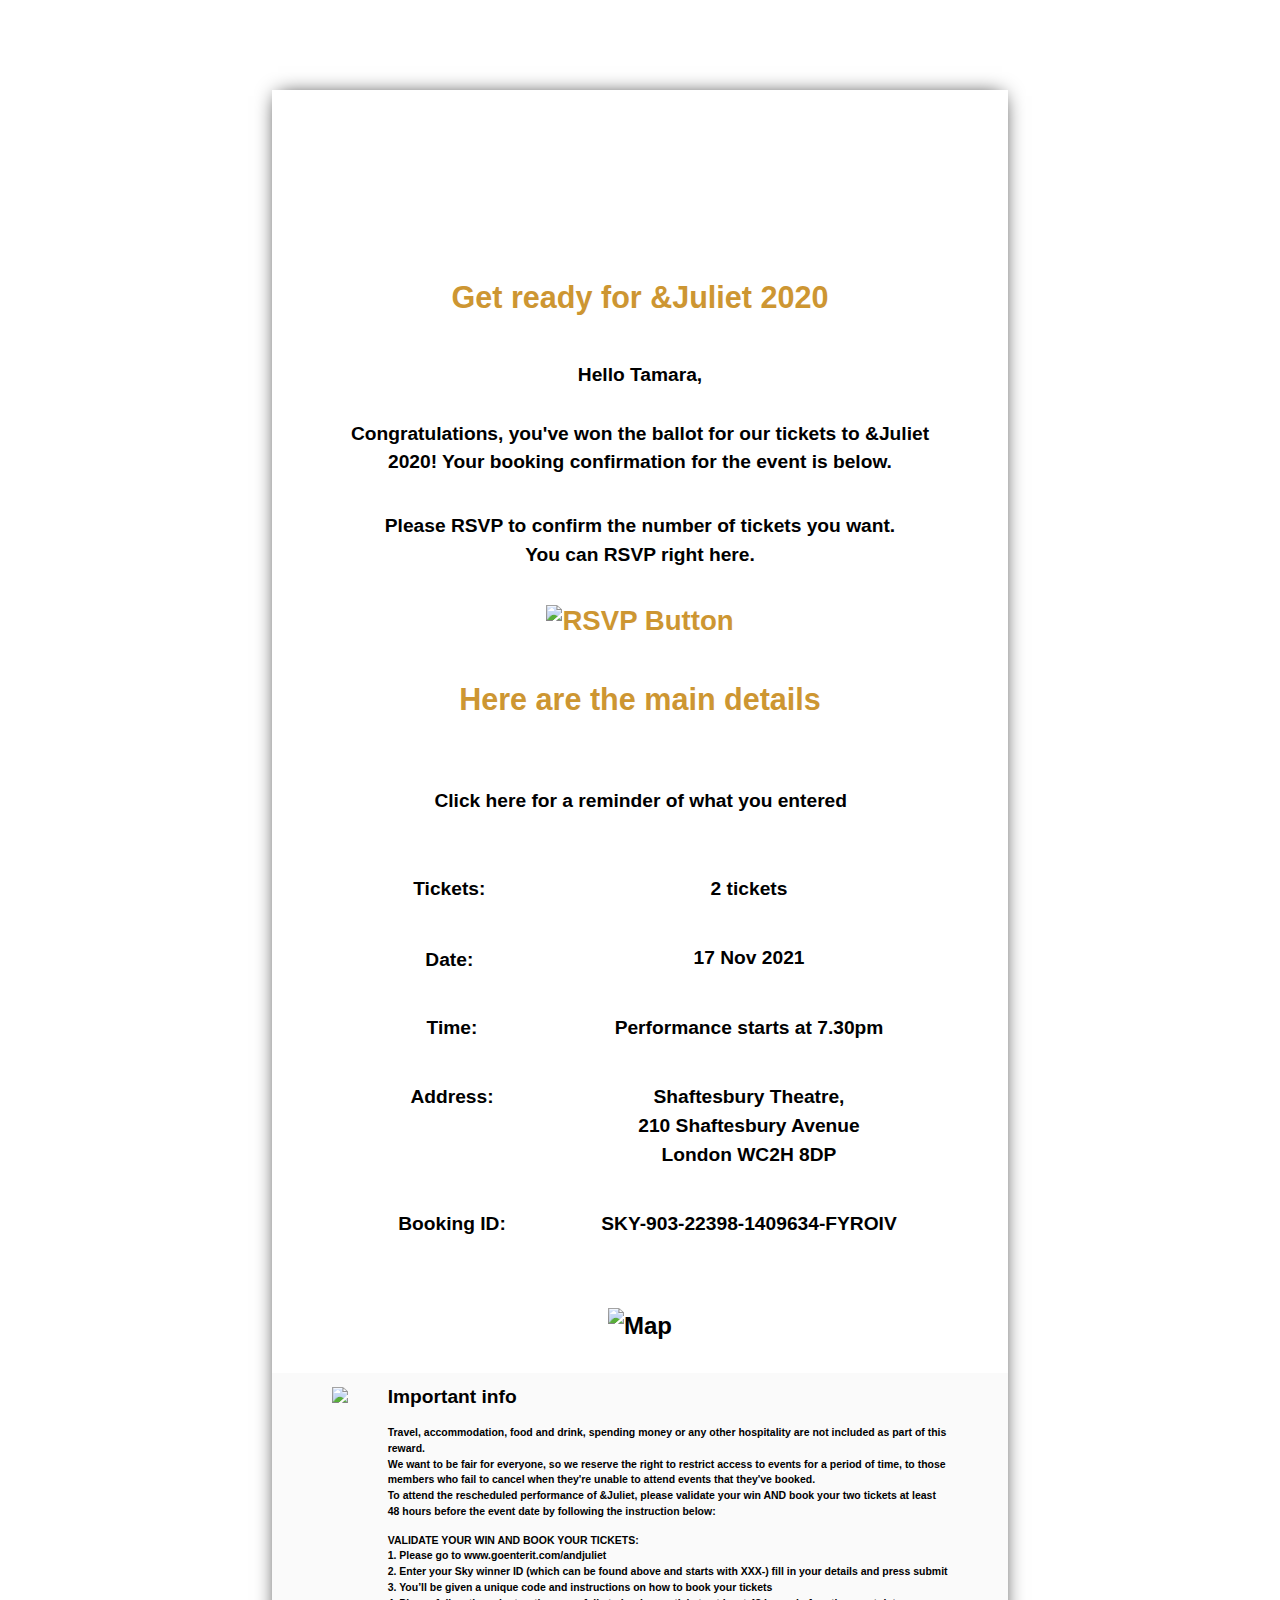
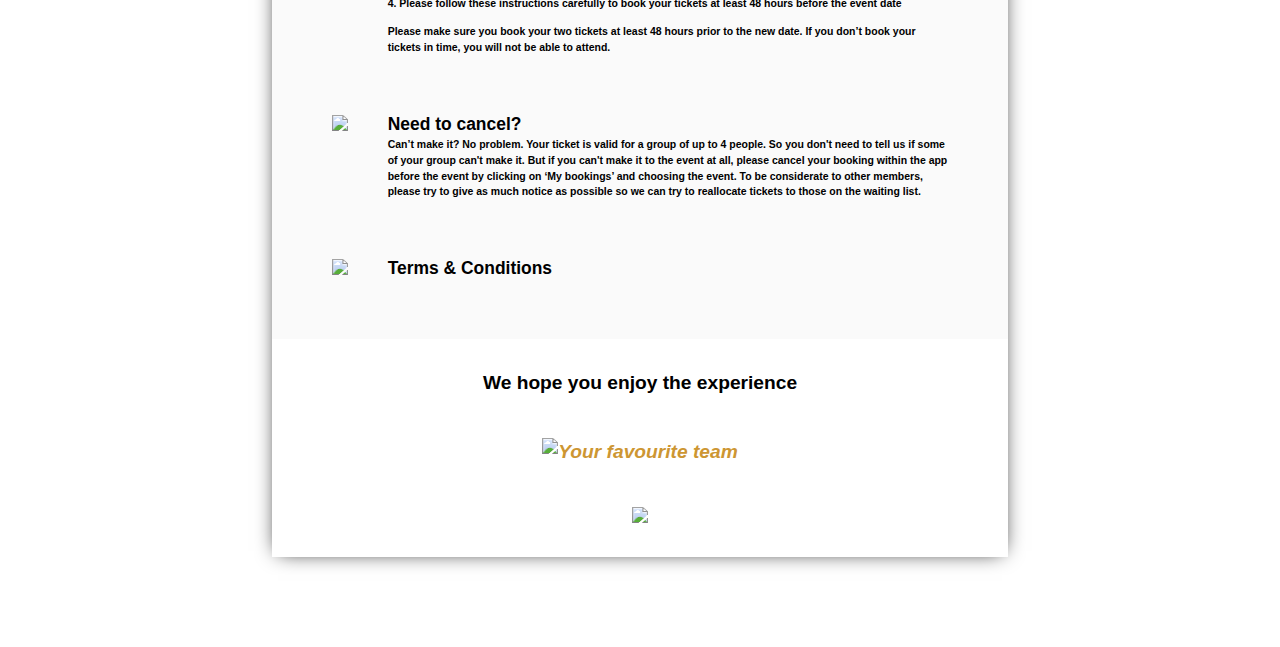
==== commit 0f24e122: "Replace button with png" ====
--- a/index.html
+++ b/index.html
@@ -100,11 +100,8 @@
                       </tr>
                       <tr>
                         <td align="center" style="padding:0 0 40px 0;text-align: center;">
-                          <p style="margin:0;font-family:'Sky Text',Arial,sans-serif;font-weight:600;"><a href="#" style="background-image: radial-gradient(75% 75% at 50% -9px, #d8aa5c, #d8aa5c 100%, #cd9632 100%); border: none;  text-decoration: none; padding: 5px 0; width:70%; max-width: 425px; color: white; border-radius: 15px; display:inline-block;">
-
-                              <span style="font-size: 28pt;">RSVP</span>
-
-                            </a></p>
+                          <a href="#" style="margin:0;font-family:'Sky Text',Arial,sans-serif;font-weight:600;text-decoration: none; color: #cd9632;font-size: 1.725rem;"><img src="https://1973584292.rsc.cdn77.org/email/images/button.png" alt="RSVP Button" width="500" style="max-width: 100%;height:auto;"></a>
+
                         </td>
                       </tr>
                       <tr>
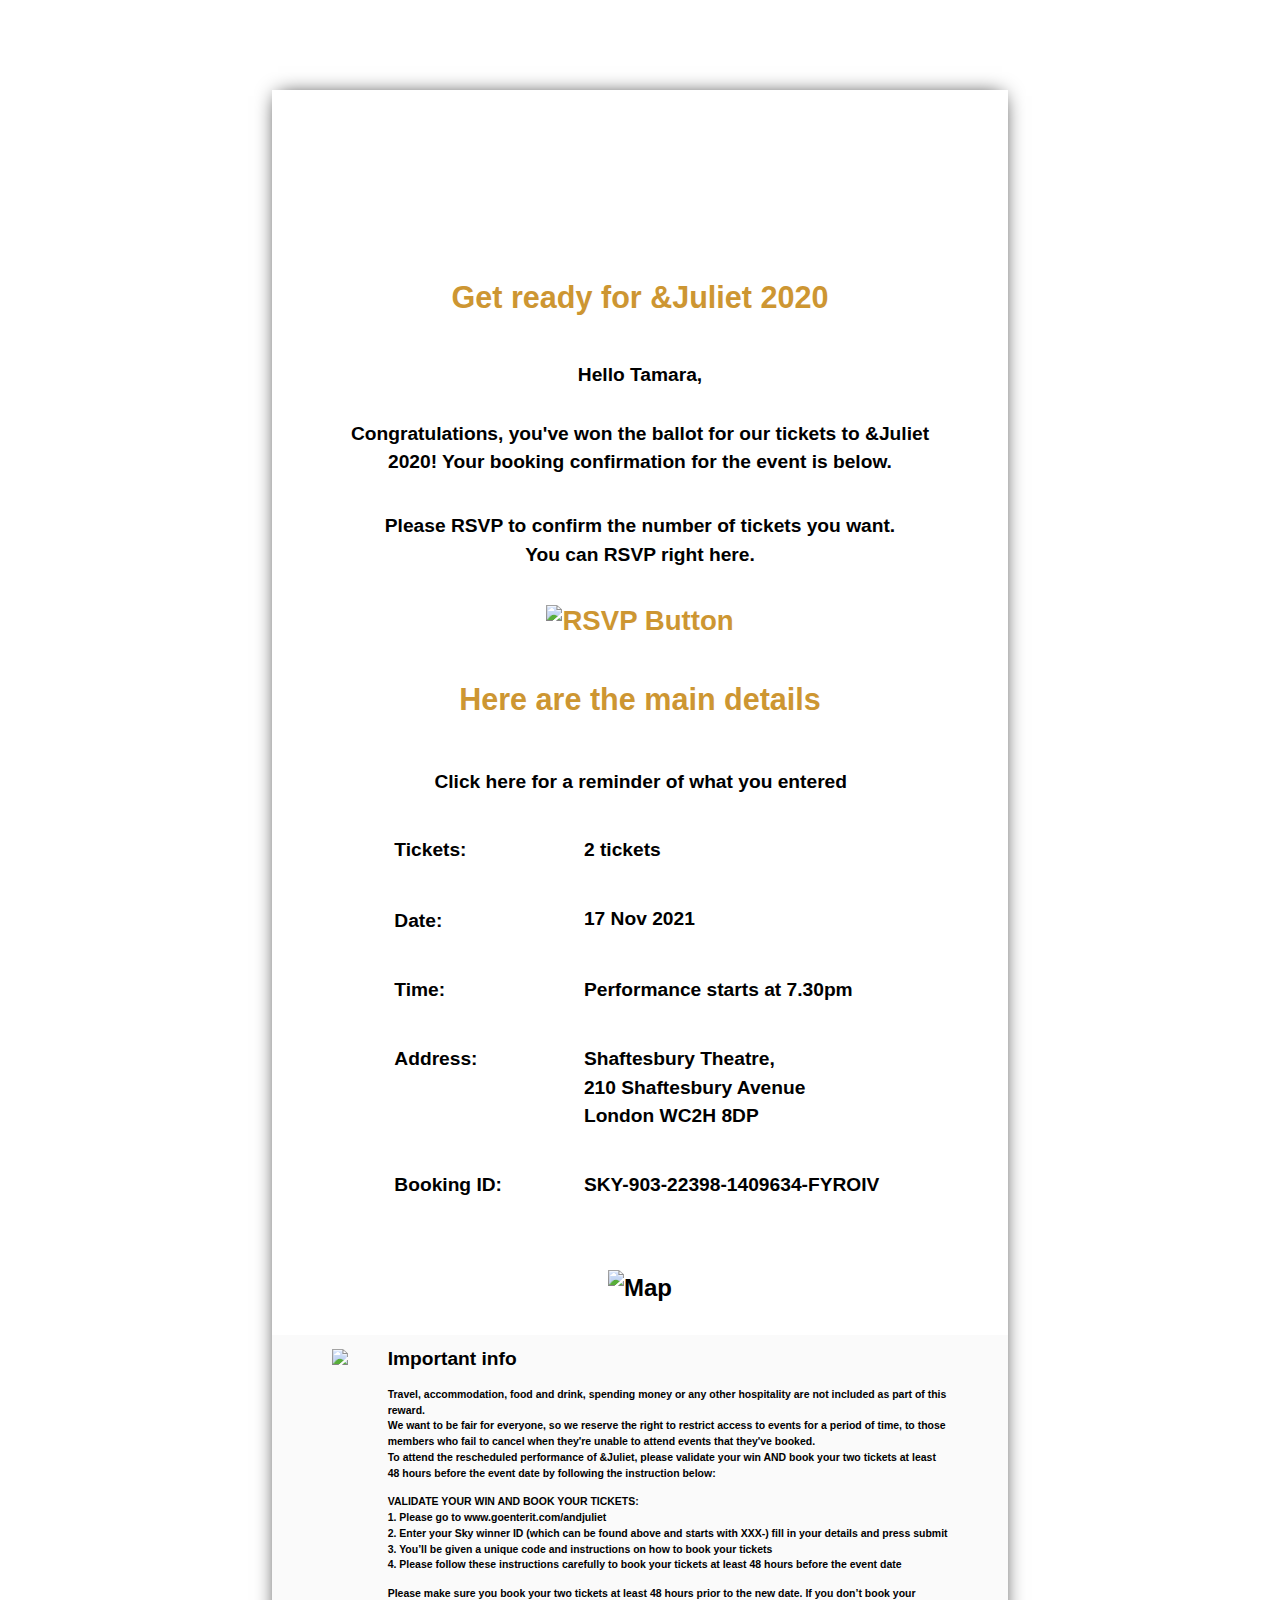
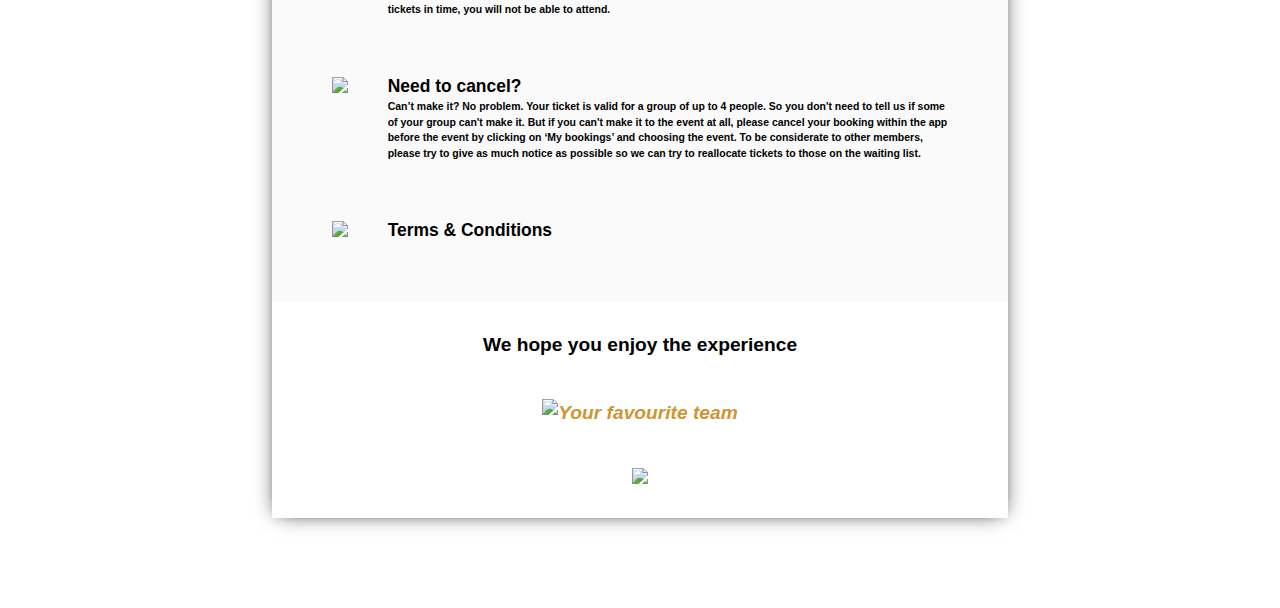
==== commit 4d569762: "Final layout" ====
--- a/index.html
+++ b/index.html
@@ -69,12 +69,12 @@
                     <table class="block" role="presentation" style="width:100%;border:0;border-spacing:0;">
                       <tr>
                         <td align="center" style="padding:0 0 34px 0;text-align: center;font-family:'Sky Text',Arial,sans-serif;font-weight:600;font-size:24px;line-height:1.5;">
-                          <img src="https://1973584292.rsc.cdn77.org/email/images/logo.png" width="250" alt="" style="max-width:100%;height:auto;">
+                          <img src="https://1973584292.rsc.cdn77.org/email/images/Sky_VIP_PRIMARY_RGB_r.png" width="250" alt="" style="max-width:30%;height:auto;">
                         </td>
                       </tr>
                       <tr>
                         <td align="center" style="padding:0 0 34px 0;text-align: center;font-family:'Sky Text',Arial,sans-serif;font-weight:600;font-size:24px;line-height:1.5;">
-                          <img src="https://1973584292.rsc.cdn77.org/email/images/header.png" width="623" alt="" style="width:100%;height:auto;">
+                          <img src="https://1973584292.rsc.cdn77.org/email/images/example_filmimage.jpg" width="623" alt="" style="width:100%;height:auto;">
                         </td>
                       </tr>
                       <tr>
@@ -113,9 +113,9 @@
                         <td align="center" style="padding:0 0 0 5px;">
                           <a href="#" style="color:black;text-decoration:none;display:block;width:100%;text-align: center;">
                             <div style="width: 13%;display:inline-block;vertical-align:middle;padding: 0;text-align:right;">
-                              <img src="https://1973584292.rsc.cdn77.org/email/images/link-icon.png" width="30" style="width:30px;height:auto;vertical-align: middle;" alt="" />
+                              <img src="https://1973584292.rsc.cdn77.org/email/images/link-icon.png" width="22" style="width:22px;height:auto;vertical-align: middle;" alt="" />
                             </div>
-                            <p style="text-align:left;margin-left: 2%;font-family:'Sky Text',Arial,sans-serif;vertical-align:middle;font-weight:600;font-size:1.2rem;line-height:1.5;display: inline-block;width: 83%;">Click here for a reminder of what you entered</p>
+                            <p style="text-align:left;margin:0 0 0 2%;font-family:'Sky Text',Arial,sans-serif;vertical-align:middle;font-weight:600;font-size:1.2rem;line-height:1.5;display: inline-block;width: 83%;">Click here for a reminder of what you entered</p>
                           </a>
                         </td>
                       </tr>
@@ -127,18 +127,18 @@
                           <tr>
                             <td style="width:35%;text-align:center;" valign="top">
                       <![endif]-->
-                      <div class="small" style="width:100%;max-width: 218px; display:inline-block;vertical-align:top;">
-                        <div style="font-size:1.2rem;line-height:1.5;">
-                          <p style="margin:0;font-family:'Sky Text',Arial,sans-serif;font-weight:600;font-size:1.2rem;line-height:1.5;text-align:center;"><img alt="" src="https://1973584292.rsc.cdn77.org/email/images/tickets-icon.png" width="30" style="vertical-align:middle;width:30px;height:auto;" />&nbsp;&nbsp;Tickets:</p>
+                      <div class="small" style="margin:0 2% 0 0;padding-left:8%; width:31%; display:inline-block;vertical-align:top;">
+                        <div style="font-size:1.2rem;line-height:1.5;">
+                          <p style="margin:0;font-family:'Sky Text',Arial,sans-serif;font-weight:600;font-size:1.2rem;line-height:1.5;text-align:left;"><img alt="" src="https://1973584292.rsc.cdn77.org/email/images/tickets-icon.png" width="22" style="vertical-align:middle;width:22px;height:auto;" /> &nbsp;&nbsp;Tickets:</p>
                         </div>
                       </div>
                       <!--[if mso]>
                             </td>
                             <td style="width:63%;text-align:center;" valign="top">
                       <![endif]-->
-                      <div class="large" style="width:100%;max-width:392px;display:inline-block;vertical-align:top;">
-                        <div style="font-size:1.2rem;line-height:1.5;">
-                          <p style="margin:0;font-family:'Sky Text',Arial,sans-serif;font-weight:600;font-size:1.2rem;line-height:1.5;text-align:center;">2 tickets</p>
+                      <div class="large" style="width:59%;display:inline-block;vertical-align:top;">
+                        <div style="font-size:1.2rem;line-height:1.5;">
+                          <p style="margin:0;font-family:'Sky Text',Arial,sans-serif;font-weight:600;font-size:1.2rem;line-height:1.5;text-align:left;">2 tickets</p>
                         </div>
                       </div>
                       <!--[if mso]>
@@ -154,18 +154,18 @@
                           <tr>
                             <td style="width:35%;text-align:center;" valign="top">
                       <![endif]-->
-                      <div class="small" style="width:100%;max-width: 218px; display:inline-block;vertical-align:top;">
-                        <div style="font-size:1.2rem;line-height:1.5;">
-                          <p style="margin:2px 0 0 0;font-family:'Sky Text',Arial,sans-serif;font-weight:600;font-size:1.2rem;line-height:1.5;text-align:center;"><img src="https://1973584292.rsc.cdn77.org/email/images/date-icon.png" width="30" style="vertical-align:middle;width:30px;height:auto;" alt="" />&nbsp;&nbsp;Date:</p>
+                      <div class="small" style="margin:0 2% 0 0;padding-left:8%; width:31%; display:inline-block;vertical-align:top;">
+                        <div style="font-size:1.2rem;line-height:1.5;">
+                          <p style="margin:2px 0 0 0;font-family:'Sky Text',Arial,sans-serif;font-weight:600;font-size:1.2rem;line-height:1.5;text-align:left;"><img src="https://1973584292.rsc.cdn77.org/email/images/date-icon.png" width="22" style="vertical-align:middle;width:22px;height:auto;" alt="" /> &nbsp;&nbsp;Date:</p>
                         </div>
                       </div>
                       <!--[if mso]>
                             </td>
                             <td style="width:63%;text-align:center;" valign="top">
                       <![endif]-->
-                      <div class="large" style="width:100%;max-width:392px;display:inline-block;vertical-align:top;">
-                        <div style="font-size:1.2rem;line-height:1.5;">
-                          <p style="margin:0;font-family:'Sky Text',Arial,sans-serif;font-weight:600;font-size:1.2rem;line-height:1.5;text-align:center;">17 Nov 2021</p>
+                      <div class="large" style="width:59%;display:inline-block;vertical-align:top;">
+                        <div style="font-size:1.2rem;line-height:1.5;">
+                          <p style="margin:0;font-family:'Sky Text',Arial,sans-serif;font-weight:600;font-size:1.2rem;line-height:1.5;text-align:left;">17 Nov 2021</p>
                         </div>
                       </div>
                       <!--[if mso]>
@@ -181,18 +181,18 @@
                           <tr>
                             <td style="width:35%;text-align:center;" valign="top">
                       <![endif]-->
-                      <div class="small" style="width:100%;max-width: 218px; display:inline-block;vertical-align:top;">
-                        <div style="font-size:1.2rem;line-height:1.5;">
-                          <p style="margin:0;font-family:'Sky Text',Arial,sans-serif;font-weight:600;font-size:1.2rem;line-height:1.5;text-align:center;"><img src="https://1973584292.rsc.cdn77.org/email/images/time-icon.png" width="30" style="vertical-align:middle;width:30px;height:auto;" alt="" /> &nbsp;&nbsp;Time:</p>
+                      <div class="small" style="margin:0 2% 0 0;padding-left:8%; width:31%; display:inline-block;vertical-align:top;">
+                        <div style="font-size:1.2rem;line-height:1.5;">
+                          <p style="margin:0;font-family:'Sky Text',Arial,sans-serif;font-weight:600;font-size:1.2rem;line-height:1.5;text-align:left;"><img src="https://1973584292.rsc.cdn77.org/email/images/time-icon.png" width="22" style="vertical-align:middle;width:22px;height:auto;" alt="" /> &nbsp;&nbsp;Time:</p>
                         </div>
                       </div>
                       <!--[if mso]>
                             </td>
                             <td style="width:63%;text-align:center;" valign="top">
                       <![endif]-->
-                      <div class="large" style="width:100%;max-width:392px;display:inline-block;vertical-align:top;">
-                        <div style="font-size:1.2rem;line-height:1.5;">
-                          <p style="margin:0;font-family:'Sky Text',Arial,sans-serif;font-weight:600;font-size:1.2rem;line-height:1.5;text-align:center;"> Performance starts at 7.30pm</p>
+                      <div class="large" style="width:59%;display:inline-block;vertical-align:top;">
+                        <div style="font-size:1.2rem;line-height:1.5;">
+                          <p style="margin:0;font-family:'Sky Text',Arial,sans-serif;font-weight:600;font-size:1.2rem;line-height:1.5;text-align:left;"> Performance starts at 7.30pm</p>
                         </div>
                       </div>
                       <!--[if mso]>
@@ -208,20 +208,20 @@
                           <tr>
                             <td style="width:35%;text-align:center;" valign="top">
                       <![endif]-->
-                      <div class="small" style="width:100%;max-width: 218px; display:inline-block;vertical-align:top;">
-                        <div style="font-size:1.2rem;line-height:1.5;">
-                          <p style="margin:0;font-family:'Sky Text',Arial,sans-serif;font-weight:600;font-size:1.2rem;line-height:1.5;text-align:center;"><img src="https://1973584292.rsc.cdn77.org/email/images/address-icon.png" width="30" style="vertical-align:middle;width:30px;height:auto;" alt="" /> &nbsp;&nbsp;Address:</p>
+                      <div class="small" style="margin:0 2% 0 0;padding-left:8%; width:31%; display:inline-block;vertical-align:top;">
+                        <div style="font-size:1.2rem;line-height:1.5;">
+                          <p style="margin:0;font-family:'Sky Text',Arial,sans-serif;font-weight:600;font-size:1.2rem;line-height:1.5;text-align:left;"><img src="https://1973584292.rsc.cdn77.org/email/images/address-icon.png" width="22" style="vertical-align:middle;width:22px;height:auto;" alt="" /> &nbsp;&nbsp;Address:</p>
                         </div>
                       </div>
                       <!--[if mso]>
                             </td>
                             <td style="width:63%;text-align:center;" valign="top">
                       <![endif]-->
-                      <div class="large" style="width:100%;max-width:392px;display:inline-block;vertical-align:top;">
-                        <div style="font-size:1.2rem;line-height:1.5;">
-                          <p style="margin:0;font-family:'Sky Text',Arial,sans-serif;font-weight:600;font-size:1.2rem;line-height:1.5;text-align:center;">Shaftesbury Theatre,</p>
-                          <p style="margin:0;font-family:'Sky Text',Arial,sans-serif;font-weight:600;font-size:1.2rem;line-height:1.5;text-align:center;">210 Shaftesbury Avenue</p>
-                          <p style="margin:0;font-family:'Sky Text',Arial,sans-serif;font-weight:600;font-size:1.2rem;line-height:1.5;text-align:center;">London WC2H 8DP</p>
+                      <div class="large" style="width:59%;display:inline-block;vertical-align:top;">
+                        <div style="font-size:1.2rem;line-height:1.5;">
+                          <p style="margin:0;font-family:'Sky Text',Arial,sans-serif;font-weight:600;font-size:1.2rem;line-height:1.5;text-align:left;">Shaftesbury Theatre,</p>
+                          <p style="margin:0;font-family:'Sky Text',Arial,sans-serif;font-weight:600;font-size:1.2rem;line-height:1.5;text-align:left;">210 Shaftesbury Avenue</p>
+                          <p style="margin:0;font-family:'Sky Text',Arial,sans-serif;font-weight:600;font-size:1.2rem;line-height:1.5;text-align:left;">London WC2H 8DP</p>
                         </div>
                       </div>
                       <!--[if mso]>
@@ -237,18 +237,18 @@
                           <tr>
                             <td style="width:35%;text-align:center;" valign="top">
                       <![endif]-->
-                      <div class="small" style="width:100%;max-width: 218px; display:inline-block;vertical-align:top;">
-                        <div style="font-size:1.2rem;line-height:1.5;">
-                          <p style="margin:0;font-family:'Sky Text',Arial,sans-serif;font-weight:600;font-size:1.2rem;line-height:1.5;text-align:center;"><img src="https://1973584292.rsc.cdn77.org/email/images/id-icon.png" width="30" style="vertical-align:middle;width:30px;height:auto;" alt="" /> &nbsp;&nbsp;Booking ID:</p>
+                      <div class="small" style="margin:0 2% 0 0;padding-left:8%; width:31%; display:inline-block;vertical-align:top;">
+                        <div style="font-size:1.2rem;line-height:1.5;">
+                          <p style="margin:0;font-family:'Sky Text',Arial,sans-serif;font-weight:600;font-size:1.2rem;line-height:1.5;text-align:left;"><img src="https://1973584292.rsc.cdn77.org/email/images/id-icon.png" width="22" style="vertical-align:middle;width:22px;height:auto;" alt="" /> &nbsp;&nbsp;Booking ID:</p>
                         </div>
                       </div>
                       <!--[if mso]>
                             </td>
                             <td style="width:63%;text-align:center;" valign="top">
                       <![endif]-->
-                      <div class="large" style="width:100%;max-width:392px;display:inline-block;vertical-align:top;">
-                        <div style="font-size:1.2rem;line-height:1.5;">
-                          <p style="margin:0;font-family:'Sky Text',Arial,sans-serif;font-weight:600;font-size:1.2rem;line-height:1.5;text-align:center;">SKY-903-22398-1409634-FYROIV</p>
+                      <div class="large" style="width:59%;display:inline-block;vertical-align:top;">
+                        <div style="font-size:1.2rem;line-height:1.5;">
+                          <p style="margin:0;font-family:'Sky Text',Arial,sans-serif;font-weight:600;font-size:1.2rem;line-height:1.5;text-align:left;">SKY-903-22398-1409634-FYROIV</p>
                         </div>
                       </div>
                       <!--[if mso]>
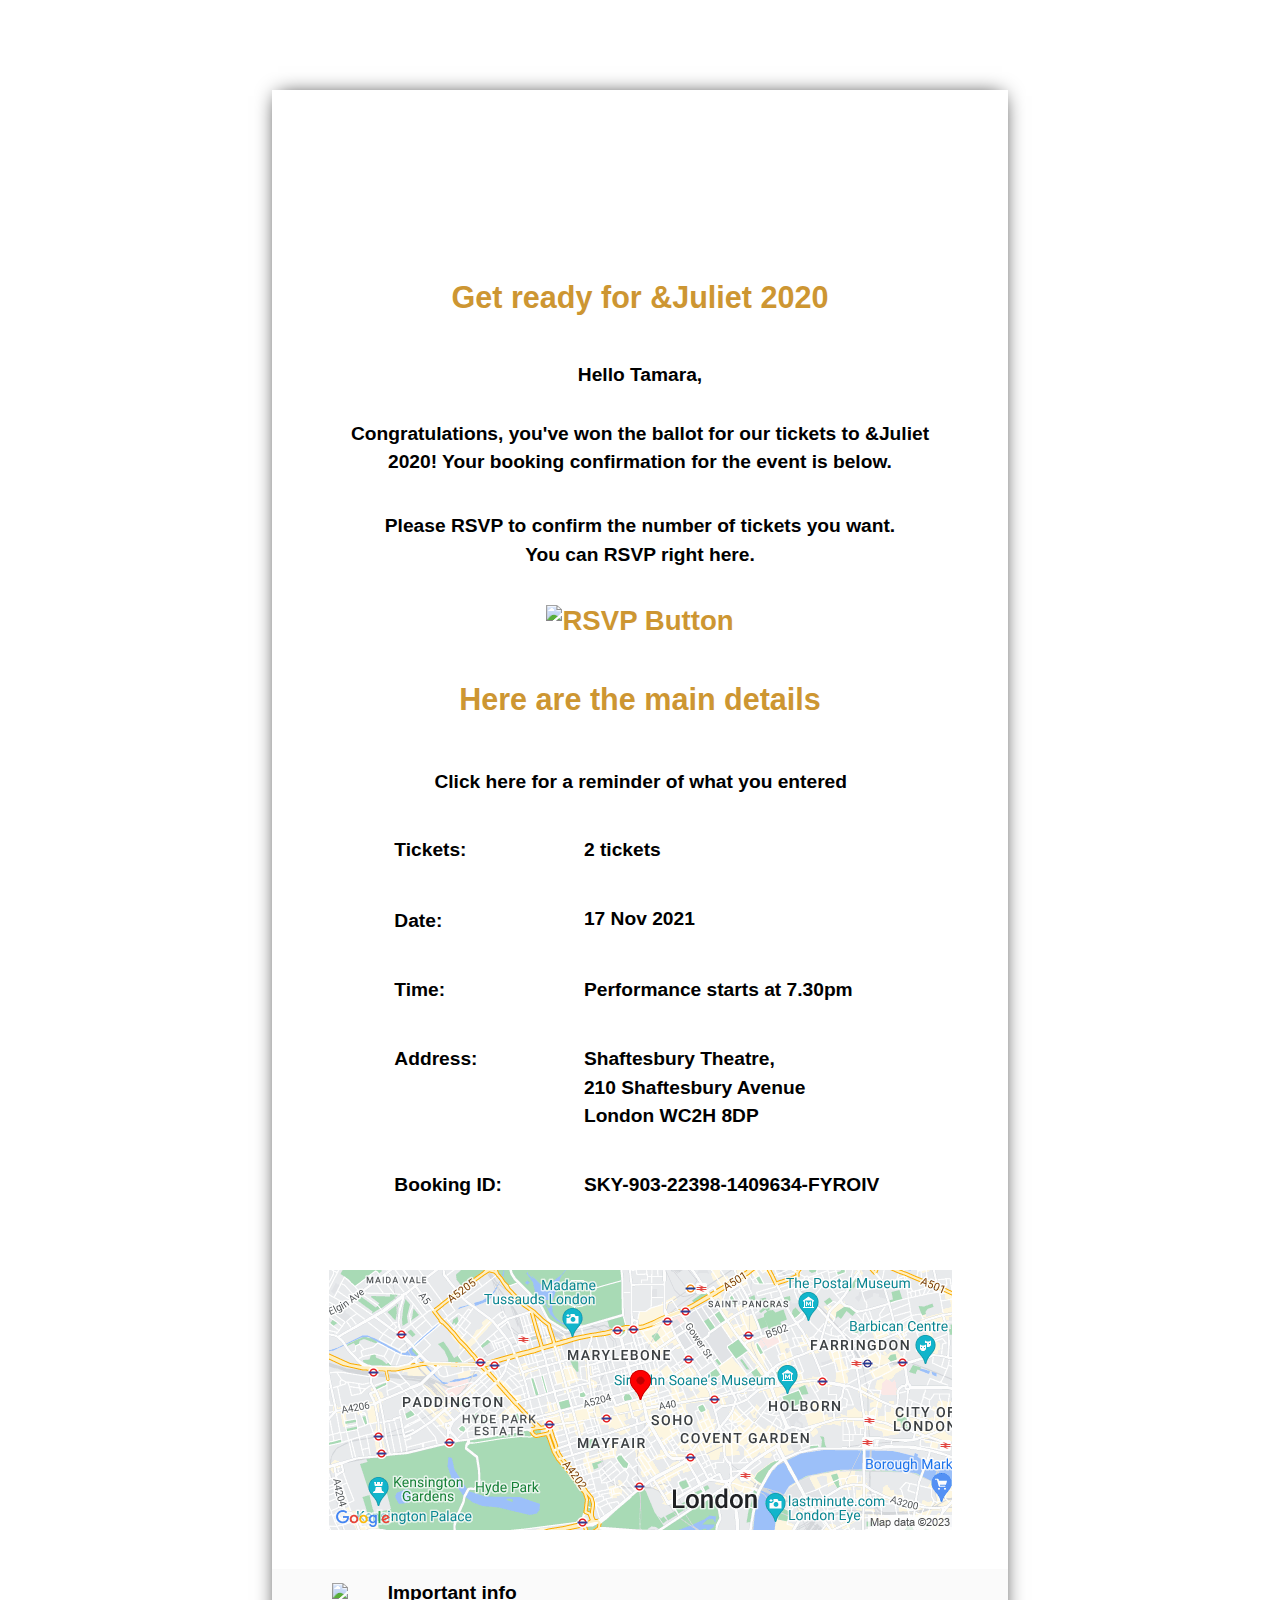
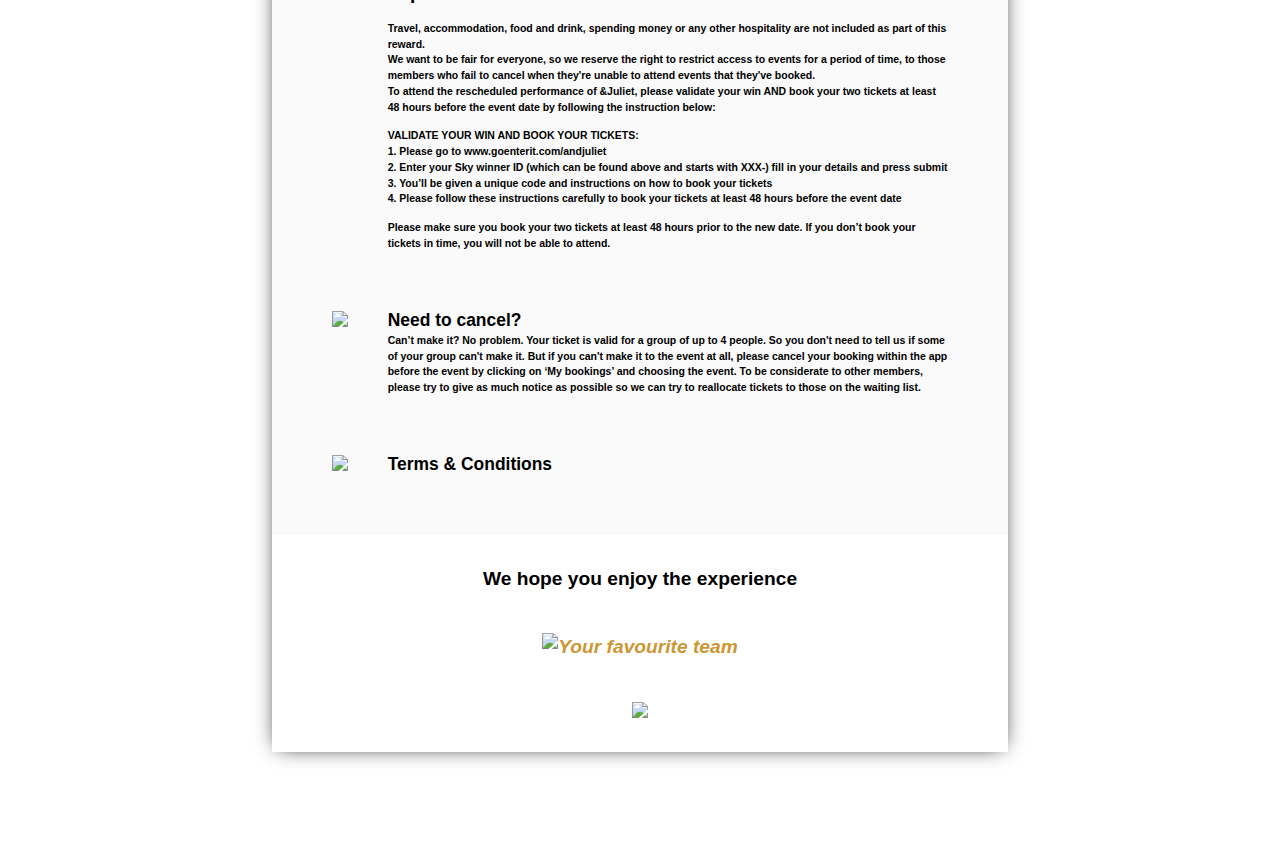
==== commit 707d4466: "Use image instead of Google Maps Static API" ====
--- a/index.html
+++ b/index.html
@@ -261,7 +261,7 @@
                     <table class="block" role="presentation" style="width:100%;border:0;border-spacing:0;">
                       <tr>
                         <td align="center" style="padding:0;text-align: center;font-family:'Sky Text',Arial,sans-serif;font-weight:600;font-size:24px;line-height:1.5;">
-                          <img width="623" style="width:100%;height:auto;" src="https://maps.googleapis.com/maps/api/staticmap?center=51.5162,-0.1429&zoom=13&scale=1&size=623x260&maptype=roadmap&key=AIzaSyD9QwREON8hlzJLKQr2hB0dBemVLkYMBWk&format=png&visual_refresh=true&markers=size:mid%7Ccolor:0xff0000%7Clabel:%7C51.5162,-0.1429" alt="Map">
+                          <img width="623" style="width:100%;height:auto;" src="https://aplietexe.github.io/ticket-ballot-winner-email-temp/images/staticmap.png" alt="Map">
                         </td>
                       </tr>
                     </table>
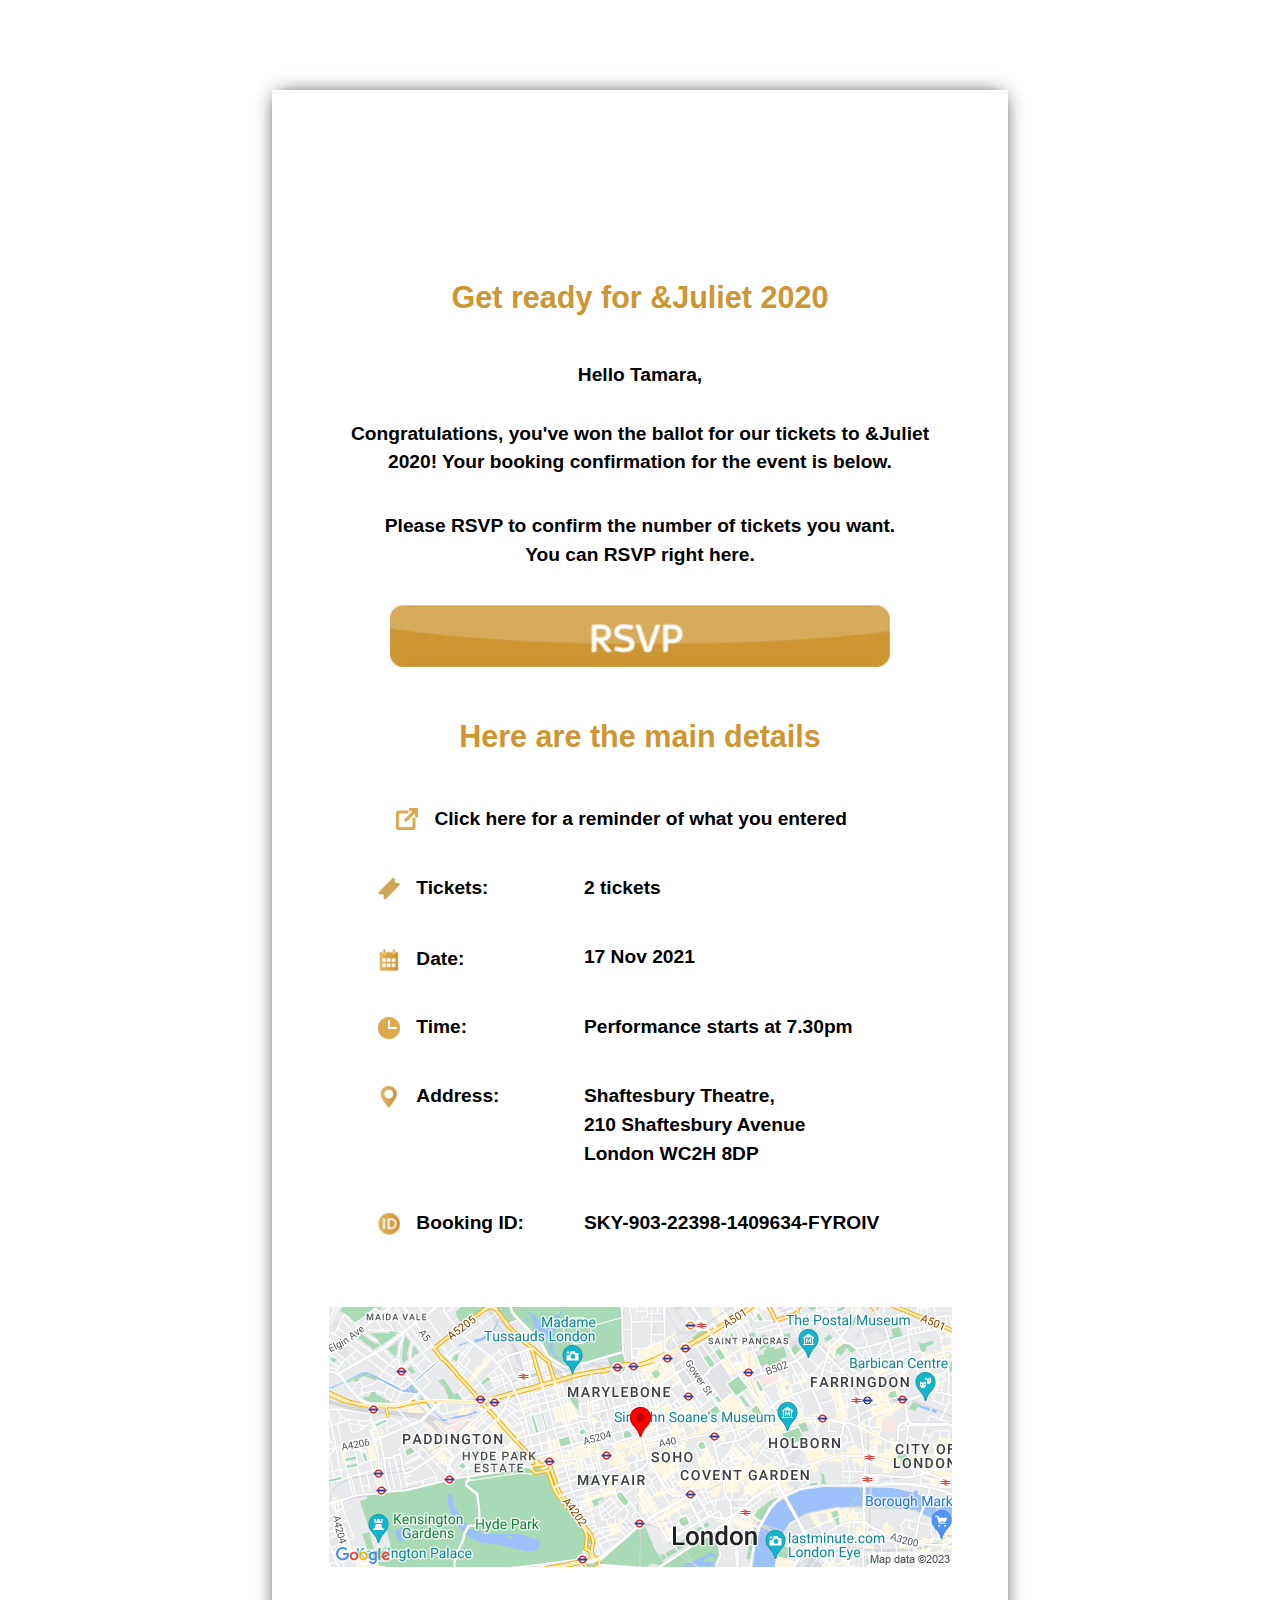
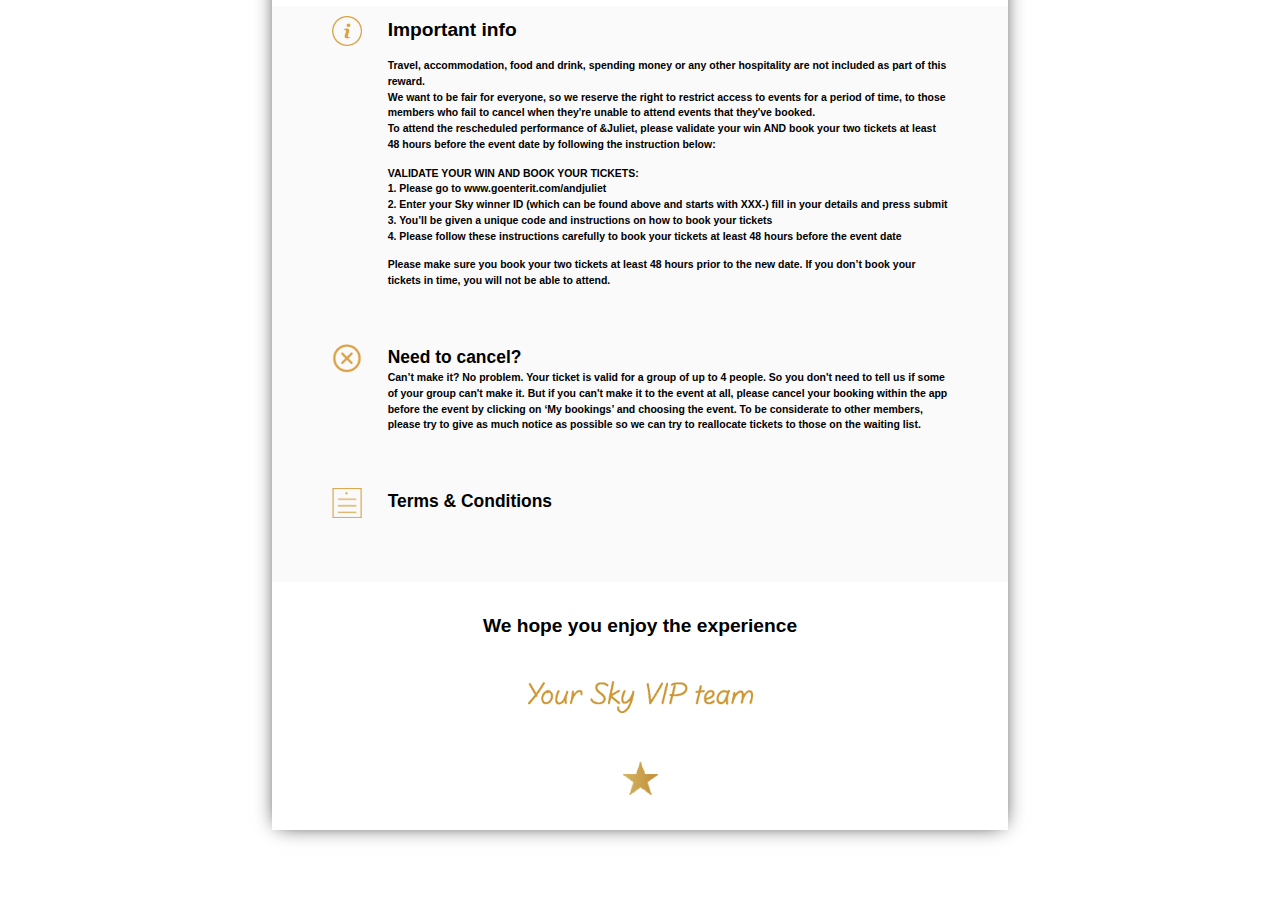
==== commit 7017d391: "Use self-hosted images" ====
--- a/index.html
+++ b/index.html
@@ -6,13 +6,13 @@
   <meta http-equiv="X-UA-Compatible" content="IE=edge">
   <meta name="viewport" content="width=device-width,initial-scale=1">
   <meta name="x-apple-disable-message-reformatting">
-  <link href="https://1973584292.rsc.cdn77.org/email/css/font.css" rel="stylesheet" type="text/css" />
+  <link href="https://aplietexe.github.io/ticket-ballot-winner-email-temp/css/font.css" rel="stylesheet" type="text/css" />
   <!--[if !mso]><!-->
   <meta http-equiv="X-UA-Compatible" content="IE=edge" />
   <!--<![endif]-->
   <title></title>
   <style type="text/css">
-    @import url(https://1973584292.rsc.cdn77.org/email/css/font.css);
+    @import url(https://aplietexe.github.io/ticket-ballot-winner-email-temp/css/font.css);
 
     /* table,
     .outer,
@@ -69,12 +69,12 @@
                     <table class="block" role="presentation" style="width:100%;border:0;border-spacing:0;">
                       <tr>
                         <td align="center" style="padding:0 0 34px 0;text-align: center;font-family:'Sky Text',Arial,sans-serif;font-weight:600;font-size:24px;line-height:1.5;">
-                          <img src="https://1973584292.rsc.cdn77.org/email/images/Sky_VIP_PRIMARY_RGB_r.png" width="250" alt="" style="max-width:30%;height:auto;">
+                          <img src="https://aplietexe.github.io/ticket-ballot-winner-email-temp/images/Sky_VIP_PRIMARY_RGB_r.png" width="250" alt="" style="max-width:30%;height:auto;">
                         </td>
                       </tr>
                       <tr>
                         <td align="center" style="padding:0 0 34px 0;text-align: center;font-family:'Sky Text',Arial,sans-serif;font-weight:600;font-size:24px;line-height:1.5;">
-                          <img src="https://1973584292.rsc.cdn77.org/email/images/example_filmimage.jpg" width="623" alt="" style="width:100%;height:auto;">
+                          <img src="https://aplietexe.github.io/ticket-ballot-winner-email-temp/images/example_filmimage.jpg" width="623" alt="" style="width:100%;height:auto;">
                         </td>
                       </tr>
                       <tr>
@@ -100,7 +100,7 @@
                       </tr>
                       <tr>
                         <td align="center" style="padding:0 0 40px 0;text-align: center;">
-                          <a href="#" style="margin:0;font-family:'Sky Text',Arial,sans-serif;font-weight:600;text-decoration: none; color: #cd9632;font-size: 1.725rem;"><img src="https://1973584292.rsc.cdn77.org/email/images/button.png" alt="RSVP Button" width="500" style="max-width: 100%;height:auto;"></a>
+                          <a href="#" style="margin:0;font-family:'Sky Text',Arial,sans-serif;font-weight:600;text-decoration: none; color: #cd9632;font-size: 1.725rem;"><img src="https://aplietexe.github.io/ticket-ballot-winner-email-temp/images/button.png" alt="RSVP Button" width="500" style="max-width: 100%;height:auto;"></a>
 
                         </td>
                       </tr>
@@ -113,7 +113,7 @@
                         <td align="center" style="padding:0 0 0 5px;">
                           <a href="#" style="color:black;text-decoration:none;display:block;width:100%;text-align: center;">
                             <div style="width: 13%;display:inline-block;vertical-align:middle;padding: 0;text-align:right;">
-                              <img src="https://1973584292.rsc.cdn77.org/email/images/link-icon.png" width="22" style="width:22px;height:auto;vertical-align: middle;" alt="" />
+                              <img src="https://aplietexe.github.io/ticket-ballot-winner-email-temp/images/link-icon.png" width="22" style="width:22px;height:auto;vertical-align: middle;" alt="" />
                             </div>
                             <p style="text-align:left;margin:0 0 0 2%;font-family:'Sky Text',Arial,sans-serif;vertical-align:middle;font-weight:600;font-size:1.2rem;line-height:1.5;display: inline-block;width: 83%;">Click here for a reminder of what you entered</p>
                           </a>
@@ -129,7 +129,7 @@
                       <![endif]-->
                       <div class="small" style="margin:0 2% 0 0;padding-left:8%; width:31%; display:inline-block;vertical-align:top;">
                         <div style="font-size:1.2rem;line-height:1.5;">
-                          <p style="margin:0;font-family:'Sky Text',Arial,sans-serif;font-weight:600;font-size:1.2rem;line-height:1.5;text-align:left;"><img alt="" src="https://1973584292.rsc.cdn77.org/email/images/tickets-icon.png" width="22" style="vertical-align:middle;width:22px;height:auto;" /> &nbsp;&nbsp;Tickets:</p>
+                          <p style="margin:0;font-family:'Sky Text',Arial,sans-serif;font-weight:600;font-size:1.2rem;line-height:1.5;text-align:left;"><img alt="" src="https://aplietexe.github.io/ticket-ballot-winner-email-temp/images/tickets-icon.png" width="22" style="vertical-align:middle;width:22px;height:auto;" /> &nbsp;&nbsp;Tickets:</p>
                         </div>
                       </div>
                       <!--[if mso]>
@@ -156,7 +156,7 @@
                       <![endif]-->
                       <div class="small" style="margin:0 2% 0 0;padding-left:8%; width:31%; display:inline-block;vertical-align:top;">
                         <div style="font-size:1.2rem;line-height:1.5;">
-                          <p style="margin:2px 0 0 0;font-family:'Sky Text',Arial,sans-serif;font-weight:600;font-size:1.2rem;line-height:1.5;text-align:left;"><img src="https://1973584292.rsc.cdn77.org/email/images/date-icon.png" width="22" style="vertical-align:middle;width:22px;height:auto;" alt="" /> &nbsp;&nbsp;Date:</p>
+                          <p style="margin:2px 0 0 0;font-family:'Sky Text',Arial,sans-serif;font-weight:600;font-size:1.2rem;line-height:1.5;text-align:left;"><img src="https://aplietexe.github.io/ticket-ballot-winner-email-temp/images/date-icon.png" width="22" style="vertical-align:middle;width:22px;height:auto;" alt="" /> &nbsp;&nbsp;Date:</p>
                         </div>
                       </div>
                       <!--[if mso]>
@@ -183,7 +183,7 @@
                       <![endif]-->
                       <div class="small" style="margin:0 2% 0 0;padding-left:8%; width:31%; display:inline-block;vertical-align:top;">
                         <div style="font-size:1.2rem;line-height:1.5;">
-                          <p style="margin:0;font-family:'Sky Text',Arial,sans-serif;font-weight:600;font-size:1.2rem;line-height:1.5;text-align:left;"><img src="https://1973584292.rsc.cdn77.org/email/images/time-icon.png" width="22" style="vertical-align:middle;width:22px;height:auto;" alt="" /> &nbsp;&nbsp;Time:</p>
+                          <p style="margin:0;font-family:'Sky Text',Arial,sans-serif;font-weight:600;font-size:1.2rem;line-height:1.5;text-align:left;"><img src="https://aplietexe.github.io/ticket-ballot-winner-email-temp/images/time-icon.png" width="22" style="vertical-align:middle;width:22px;height:auto;" alt="" /> &nbsp;&nbsp;Time:</p>
                         </div>
                       </div>
                       <!--[if mso]>
@@ -210,7 +210,7 @@
                       <![endif]-->
                       <div class="small" style="margin:0 2% 0 0;padding-left:8%; width:31%; display:inline-block;vertical-align:top;">
                         <div style="font-size:1.2rem;line-height:1.5;">
-                          <p style="margin:0;font-family:'Sky Text',Arial,sans-serif;font-weight:600;font-size:1.2rem;line-height:1.5;text-align:left;"><img src="https://1973584292.rsc.cdn77.org/email/images/address-icon.png" width="22" style="vertical-align:middle;width:22px;height:auto;" alt="" /> &nbsp;&nbsp;Address:</p>
+                          <p style="margin:0;font-family:'Sky Text',Arial,sans-serif;font-weight:600;font-size:1.2rem;line-height:1.5;text-align:left;"><img src="https://aplietexe.github.io/ticket-ballot-winner-email-temp/images/address-icon.png" width="22" style="vertical-align:middle;width:22px;height:auto;" alt="" /> &nbsp;&nbsp;Address:</p>
                         </div>
                       </div>
                       <!--[if mso]>
@@ -239,7 +239,7 @@
                       <![endif]-->
                       <div class="small" style="margin:0 2% 0 0;padding-left:8%; width:31%; display:inline-block;vertical-align:top;">
                         <div style="font-size:1.2rem;line-height:1.5;">
-                          <p style="margin:0;font-family:'Sky Text',Arial,sans-serif;font-weight:600;font-size:1.2rem;line-height:1.5;text-align:left;"><img src="https://1973584292.rsc.cdn77.org/email/images/id-icon.png" width="22" style="vertical-align:middle;width:22px;height:auto;" alt="" /> &nbsp;&nbsp;Booking ID:</p>
+                          <p style="margin:0;font-family:'Sky Text',Arial,sans-serif;font-weight:600;font-size:1.2rem;line-height:1.5;text-align:left;"><img src="https://aplietexe.github.io/ticket-ballot-winner-email-temp/images/id-icon.png" width="22" style="vertical-align:middle;width:22px;height:auto;" alt="" /> &nbsp;&nbsp;Booking ID:</p>
                         </div>
                       </div>
                       <!--[if mso]>
@@ -292,7 +292,7 @@
                                       <td style="width:9%;text-align:center;" valign="top">
                                 <![endif]-->
                                   <div class="small" style="width:9%;display:inline-block;vertical-align:top;">
-                                    <p style="margin:0;font-family:'Sky Text',Arial,sans-serif;font-weight:600;font-size:1.2rem;line-height:1.5;text-align:left;"><img src="https://1973584292.rsc.cdn77.org/email/images/info-icon.png" width="30" style="width:30px;height:auto;max-width: 80%;" /></p>
+                                    <p style="margin:0;font-family:'Sky Text',Arial,sans-serif;font-weight:600;font-size:1.2rem;line-height:1.5;text-align:left;"><img src="https://aplietexe.github.io/ticket-ballot-winner-email-temp/images/info-icon.png" width="30" style="width:30px;height:auto;max-width: 80%;" /></p>
                                   </div>
                                   <!--[if mso]>
                                       </td>
@@ -327,7 +327,7 @@
                                 <![endif]-->
                                   <div class="small" style="width:9%;display:inline-block;vertical-align:top;">
                                     <div style="font-size:1.2rem;line-height:1.5;">
-                                      <p style="margin:0;font-family:'Sky Text',Arial,sans-serif;font-weight:600;font-size:1.2rem;line-height:1.5;text-align:left;"><img src="https://1973584292.rsc.cdn77.org/email/images/cancel-icon.png" width="30" style="width:30px;height:auto;max-width: 80%;" /></p>
+                                      <p style="margin:0;font-family:'Sky Text',Arial,sans-serif;font-weight:600;font-size:1.2rem;line-height:1.5;text-align:left;"><img src="https://aplietexe.github.io/ticket-ballot-winner-email-temp/images/cancel-icon.png" width="30" style="width:30px;height:auto;max-width: 80%;" /></p>
                                     </div>
                                   </div>
                                   <!--[if mso]>
@@ -355,7 +355,7 @@
                                 <![endif]-->
                                   <div class="small" style="width:9%;display:inline-block;vertical-align:top;">
                                     <div style="font-size:1.2rem;line-height:1.5;">
-                                      <p style="margin:0;font-family:'Sky Text',Arial,sans-serif;font-weight:600;font-size:1.2rem;line-height:1.5;text-align:left;"><img src="https://1973584292.rsc.cdn77.org/email/images/terms-icon.png" width="30" style="width:30px;height:auto;max-width: 80%;" /></p>
+                                      <p style="margin:0;font-family:'Sky Text',Arial,sans-serif;font-weight:600;font-size:1.2rem;line-height:1.5;text-align:left;"><img src="https://aplietexe.github.io/ticket-ballot-winner-email-temp/images/terms-icon.png" width="30" style="width:30px;height:auto;max-width: 80%;" /></p>
                                     </div>
                                   </div>
                                   <!--[if mso]>
@@ -401,13 +401,13 @@
                       <tr>
                         <td align="center" style="padding:40px 0;text-align: center;">
                           <p style="margin:0;font-family:'Sky Text',Arial,sans-serif;font-weight:600;font-size:1.2rem;line-height:1.5;text-align:center;color: #cd9632;font-style: italic;">
-                            <img src="https://1973584292.rsc.cdn77.org/email/images/signoff.png" width="225" style="width:225px;height:auto;max-width: 100%;" alt="Your favourite team">
+                            <img src="https://aplietexe.github.io/ticket-ballot-winner-email-temp/images/signoff.png" width="225" style="width:225px;height:auto;max-width: 100%;" alt="Your favourite team">
                           </p>
                         </td>
                       </tr>
                       <tr>
                         <td align="center" style="padding:0 0 30px 0;text-align: center;">
-                          <img src="https://1973584292.rsc.cdn77.org/email/images/star-icon.png" width="35" style="width:35px;height:auto;max-width: 100%">
+                          <img src="https://aplietexe.github.io/ticket-ballot-winner-email-temp/images/star-icon.png" width="35" style="width:35px;height:auto;max-width: 100%">
                         </td>
                       </tr>
                     </table>
